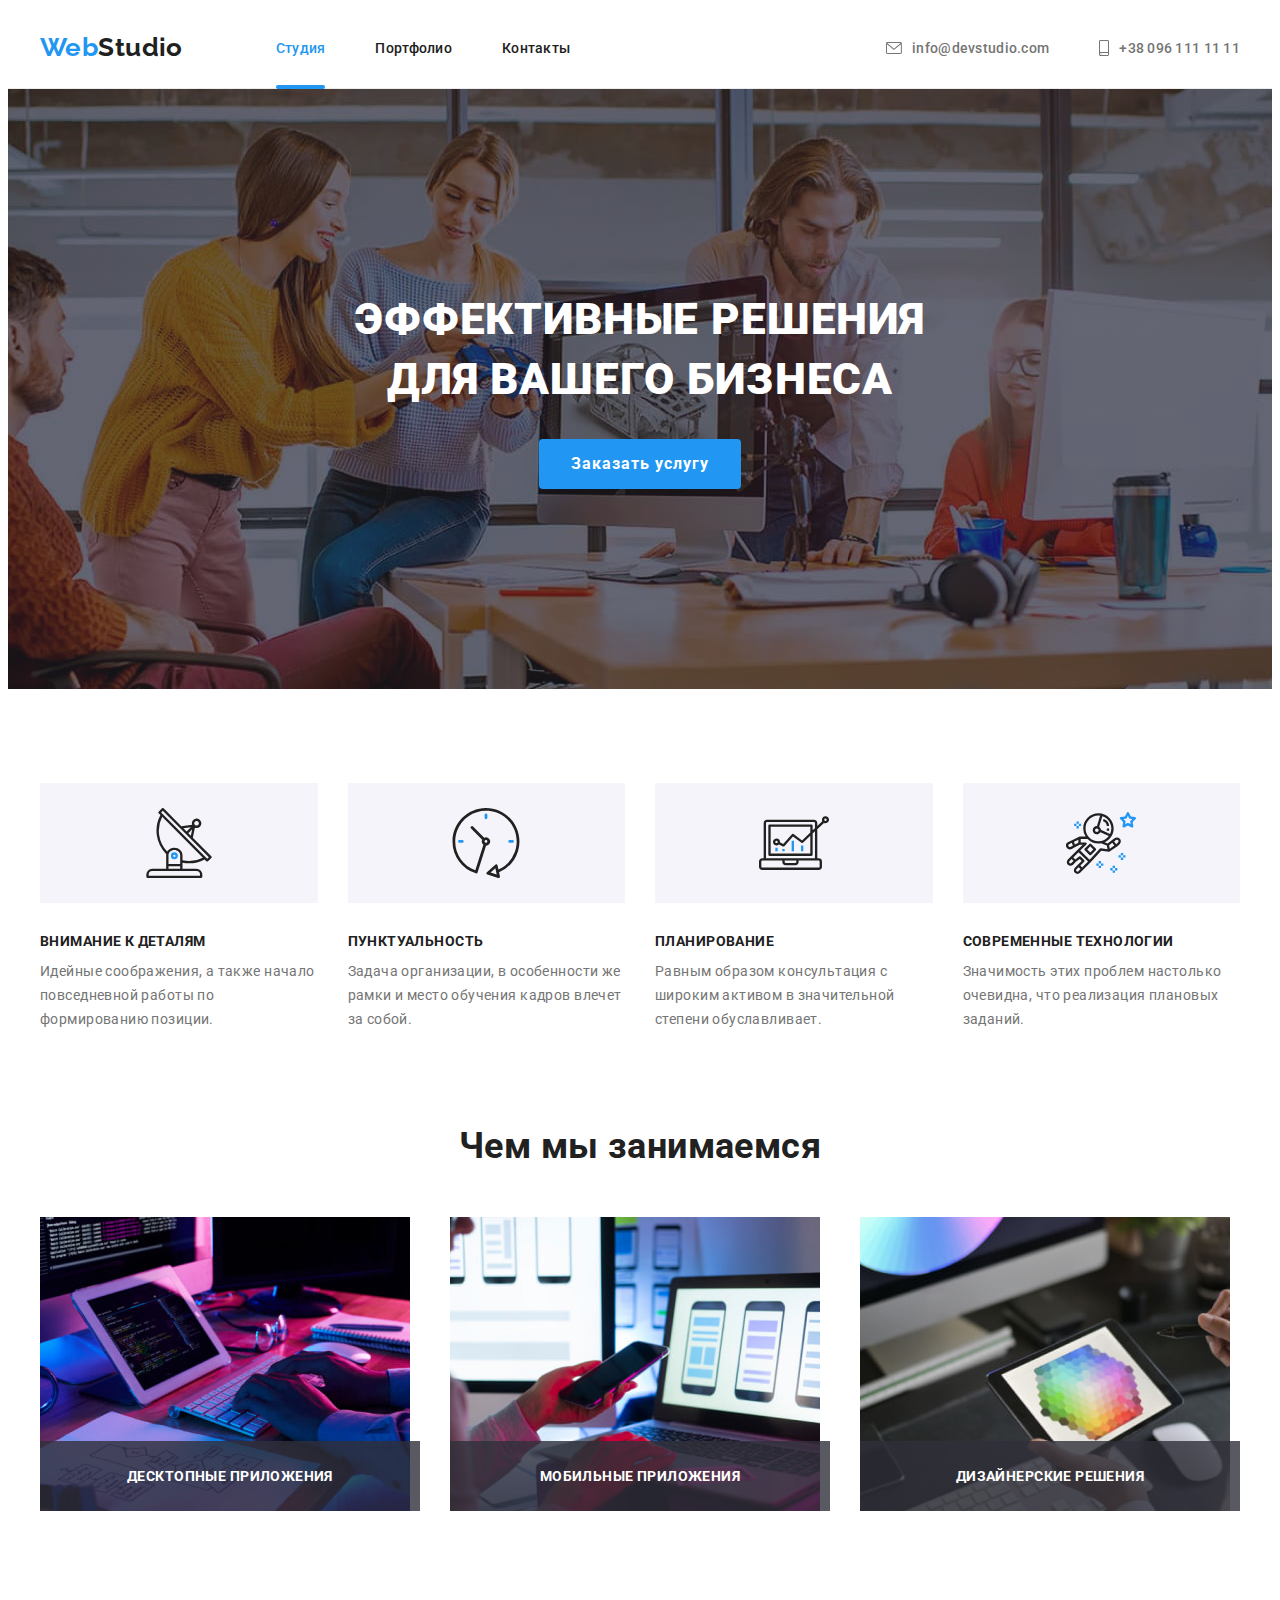
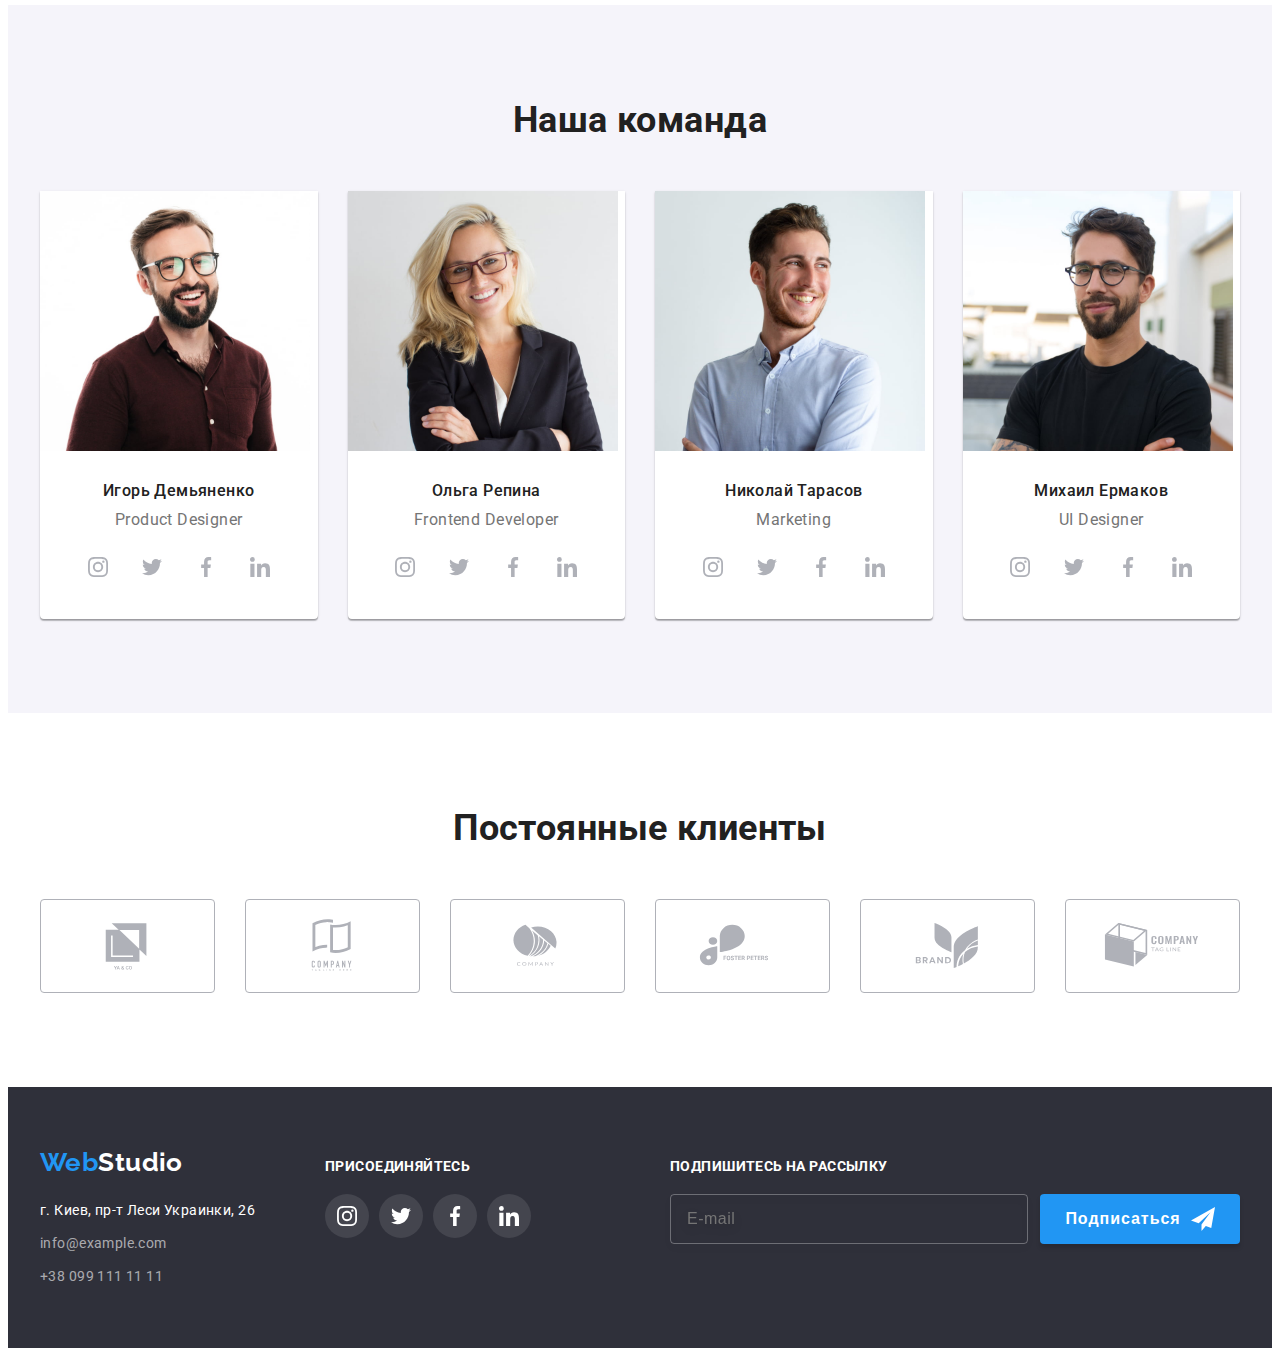
==== index.html @ 613c8a2b "copy" ====
<!DOCTYPE html>
<html lang="ru">
  <head>
    <meta charset="UTF-8" />
    <meta http-equiv="X-UA-Compatible" content="IE=edge" />
    <meta name="viewport" content="width=device-width, initial-scale=1.0" />
    <title>Web Studio</title>
    <link rel="preconnect" href="https://fonts.googleapis.com" />
    <link rel="preconnect" href="https://fonts.gstatic.com" crossorigin />
    <link
      href="https://fonts.googleapis.com/css2?family=Raleway:wght@700&family=Roboto:wght@400;500;700;900&display=swap"
      rel="stylesheet"
    />
    <link
      rel="stylesheet"
      href="https://cdnjs.cloudflare.com/ajax/libs/modern-normalize/1.1.0/modern-normalize.min.css"
      integrity="sha512-wpPYUAdjBVSE4KJnH1VR1HeZfpl1ub8YT/NKx4PuQ5NmX2tKuGu6U/JRp5y+Y8XG2tV+wKQpNHVUX03MfMFn9Q=="
      crossorigin="anonymous"
      referrerpolicy="no-referrer"
    />
    <link rel="stylesheet" href="./css/styles.css" />
  </head>
  <body>
    <header class="header">
      <div class="container header-container">
        <nav class="nav">
          <a class="logo link header-logo" lang="en" href="./index.html"
            >Web<span class="header-logo-studio">Studio</span>
          </a>
          <ul class="list nav-list">
            <li class="nav-item">
              <a class="link header-link highlighted" href="./index.html"
                >Студия</a
              >
            </li>
            <li class="nav-item">
              <a class="link header-link" href="./portfolio.html">Портфолио</a>
            </li>
            <li class="nav-item">
              <a class="link header-link" href="">Контакты</a>
            </li>
          </ul>
        </nav>
        <div class="header-contact">
          <ul class="list contact-list">
            <li class="contact-item">
              <a
                class="header-link link"
                lang="en"
                href="mailto:info@devstudio.com"
              >
                <svg class="address-icon" width="16" height="12">
                  <use href="./images/icons.svg#icon-envelope"></use>
                </svg>
                info@devstudio.com</a
              >
            </li>
            <li class="contact-item">
              <a class="header-link link" href="tel:+380961111111"
                ><svg class="address-icon" width="10" height="16">
                  <use href="./images/icons.svg#icon-smartphone"></use></svg
                >+38 096 111 11 11</a
              >
            </li>
          </ul>
        </div>
      </div>
    </header>
    <main>
      <section class="hero">
        <div class="container hero-container">
          <h1 class="hero-title">Эффективные решения для вашего бизнеса</h1>
          <button class="hero-btn" data-modal-open type="button">
            Заказать услугу
          </button>
        </div>
      </section>
      <section class="advantage section">
        <div class="container">
          <h2 class="hidden">Наши преимущества</h2>
          <ul class="list advantage-list">
            <li class="advantage-item">
              <div class="icon-item">
                <svg class="advantage-icon" width="70" height="70">
                  <use href="./images/icons.svg#icon-antenna"></use>
                </svg>
              </div>
              <h3 class="advatage-title">Внимание к деталям</h3>
              <p class="advatage-after-title">
                Идейные соображения, а также начало повседневной работы по
                формированию позиции.
              </p>
            </li>
            <li class="advantage-item">
              <div class="icon-item">
                <svg class="advantage-icon" width="70" height="70">
                  <use href="./images/icons.svg#icon-clock"></use>
                </svg>
              </div>
              <h3 class="advatage-title">Пунктуальность</h3>
              <p class="advatage-after-title">
                Задача организации, в особенности же рамки и место обучения
                кадров влечет за собой.
              </p>
            </li>
            <li class="advantage-item">
              <div class="icon-item">
                <svg class="advantage-icon" width="70" height="70">
                  <use href="./images/icons.svg#icon-diagram"></use>
                </svg>
              </div>
              <h3 class="advatage-title">Планирование</h3>
              <p class="advatage-after-title">
                Равным образом консультация с широким активом в значительной
                степени обуславливает.
              </p>
            </li>
            <li class="advantage-item">
              <div class="icon-item">
                <svg class="advantage-icon" width="70" height="70">
                  <use href="./images/icons.svg#icon-astronaut"></use>
                </svg>
              </div>
              <h3 class="advatage-title">Современные технологии</h3>
              <p class="advatage-after-title">
                Значимость этих проблем настолько очевидна, что реализация
                плановых заданий.
              </p>
            </li>
          </ul>
        </div>
      </section>
      <section class="about section">
        <div class="container">
          <h2 class="section-title">Чем мы занимаемся</h2>
          <ul class="list about-list">
            <li class="about-item">
              <img
                src="./images/box-1.jpg"
                alt="Програмирование"
                width="370"
                height="294"
              />
              <p class="text-about">Десктопные приложения</p>
            </li>
            <li class="about-item">
              <img
                src="./images/box-2.jpg"
                alt="Дизайн проекта"
                width="370"
                height="294"
              />
              <p class="text-about">Мобильные приложения</p>
            </li>
            <li class="about-item">
              <img
                src="./images/box-3.jpg"
                alt="Выбор цветовой гаммы"
                width="370"
                height="294"
              />
              <p class="text-about">Дизайнерские решения</p>
            </li>
          </ul>
        </div>
      </section>
      <section class="team section">
        <div class="container">
          <h2 class="section-title">Наша команда</h2>
          <ul class="list team-list">
            <li class="team-item">
              <img
                src="./images/img-1.jpg"
                alt="Фото Игорь Демьяненко"
                width="270"
                height="260"
              />
              <h3 class="team-name">Игорь Демьяненко</h3>
              <p class="team-post" lang="en">Product Designer</p>
              <ul class="list social-list">
                <li class="social-item">
                  <a
                    class="social-link"
                    href=""
                    target="_blank"
                    rel="noopener noreferrer nofollow"
                    ><svg class="social-icon" width="20" height="20">
                      <use href="./images/icons.svg#icon-instagram"></use></svg
                  ></a>
                </li>
                <li class="social-item">
                  <a
                    class="social-link"
                    href=""
                    target="_blank"
                    rel="noopener noreferrer nofollow"
                    ><svg class="social-icon" width="20" height="20">
                      <use href="./images/icons.svg#icon-twitter"></use></svg
                  ></a>
                </li>
                <li class="social-item">
                  <a
                    class="social-link"
                    href=""
                    target="_blank"
                    rel="noopener noreferrer nofollow"
                    ><svg class="social-icon" width="20" height="20">
                      <use href="./images/icons.svg#icon-facebook"></use></svg
                  ></a>
                </li>
                <li class="social-item">
                  <a
                    class="social-link"
                    href=""
                    target="_blank"
                    rel="noopener noreferrer nofollow"
                    ><svg class="social-icon" width="20" height="20">
                      <use href="./images/icons.svg#icon-linkedin"></use></svg
                  ></a>
                </li>
              </ul>
            </li>
            <li class="team-item">
              <img
                src="./images/img-2.jpg"
                alt="Фото Ольга Репина"
                width="270"
                height="260"
              />
              <h3 class="team-name">Ольга Репина</h3>
              <p class="team-post" lang="en">Frontend Developer</p>
              <ul class="list social-list">
                <li class="social-item">
                  <a
                    class="social-link"
                    href=""
                    target="_blank"
                    rel="noopener noreferrer nofollow"
                    ><svg class="social-icon" width="20" height="20">
                      <use href="./images/icons.svg#icon-instagram"></use></svg
                  ></a>
                </li>
                <li class="social-item">
                  <a
                    class="social-link"
                    href=""
                    target="_blank"
                    rel="noopener noreferrer nofollow"
                    ><svg class="social-icon" width="20" height="20">
                      <use href="./images/icons.svg#icon-twitter"></use></svg
                  ></a>
                </li>
                <li class="social-item">
                  <a
                    class="social-link"
                    href=""
                    target="_blank"
                    rel="noopener noreferrer nofollow"
                    ><svg class="social-icon" width="20" height="20">
                      <use href="./images/icons.svg#icon-facebook"></use></svg
                  ></a>
                </li>
                <li class="social-item">
                  <a
                    class="social-link"
                    href=""
                    target="_blank"
                    rel="noopener noreferrer nofollow"
                    ><svg class="social-icon" width="20" height="20">
                      <use href="./images/icons.svg#icon-linkedin"></use></svg
                  ></a>
                </li>
              </ul>
            </li>
            <li class="team-item">
              <img
                src="./images/img-3.jpg"
                alt="Фото Николай Тарасов"
                width="270"
                height="260"
              />
              <h3 class="team-name">Николай Тарасов</h3>
              <p class="team-post" lang="en">Marketing</p>
              <ul class="list social-list">
                <li class="social-item">
                  <a
                    class="social-link"
                    href=""
                    target="_blank"
                    rel="noopener noreferrer nofollow"
                    ><svg class="social-icon" width="20" height="20">
                      <use href="./images/icons.svg#icon-instagram"></use></svg
                  ></a>
                </li>
                <li class="social-item">
                  <a
                    class="social-link"
                    href=""
                    target="_blank"
                    rel="noopener noreferrer nofollow"
                    ><svg class="social-icon" width="20" height="20">
                      <use href="./images/icons.svg#icon-twitter"></use></svg
                  ></a>
                </li>
                <li class="social-item">
                  <a
                    class="social-link"
                    href=""
                    target="_blank"
                    rel="noopener noreferrer nofollow"
                    ><svg class="social-icon" width="20" height="20">
                      <use href="./images/icons.svg#icon-facebook"></use></svg
                  ></a>
                </li>
                <li class="social-item">
                  <a
                    class="social-link"
                    href=""
                    target="_blank"
                    rel="noopener noreferrer nofollow"
                    ><svg class="social-icon" width="20" height="20">
                      <use href="./images/icons.svg#icon-linkedin"></use></svg
                  ></a>
                </li>
              </ul>
            </li>
            <li class="team-item">
              <img
                src="./images/img-4.jpg"
                alt="Фото Михаил Ермаков"
                width="270"
                height="260"
              />
              <h3 class="team-name">Михаил Ермаков</h3>
              <p class="team-post" lang="en">UI Designer</p>
              <ul class="list social-list">
                <li class="social-item">
                  <a
                    class="social-link"
                    href=""
                    target="_blank"
                    rel="noopener noreferrer nofollow"
                    ><svg class="social-icon" width="20" height="20">
                      <use href="./images/icons.svg#icon-instagram"></use></svg
                  ></a>
                </li>
                <li class="social-item">
                  <a
                    class="social-link"
                    href=""
                    target="_blank"
                    rel="noopener noreferrer nofollow"
                    ><svg class="social-icon" width="20" height="20">
                      <use href="./images/icons.svg#icon-twitter"></use></svg
                  ></a>
                </li>
                <li class="social-item">
                  <a
                    class="social-link"
                    href=""
                    target="_blank"
                    rel="noopener noreferrer nofollow"
                    ><svg class="social-icon" width="20" height="20">
                      <use href="./images/icons.svg#icon-facebook"></use></svg
                  ></a>
                </li>
                <li class="social-item">
                  <a
                    class="social-link"
                    href=""
                    target="_blank"
                    rel="noopener noreferrer nofollow"
                    ><svg class="social-icon" width="20" height="20">
                      <use href="./images/icons.svg#icon-linkedin"></use></svg
                  ></a>
                </li>
              </ul>
            </li>
          </ul>
        </div>
      </section>
      <section class="clients section">
        <div class="container">
          <h2 class="section-title">Постоянные клиенты</h2>
          <ul class="list clients-list">
            <li class="clients-item">
              <a
                class="clients-link"
                href=""
                target="_blank"
                rel="noopener noreferrer nofollow"
                ><svg class="clients-icon" width="106" height="60">
                  <use href="./images/icons.svg#icon-logo-1"></use></svg
              ></a>
            </li>
            <li class="clients-item">
              <a
                class="clients-link"
                href=""
                target="_blank"
                rel="noopener noreferrer nofollow"
                ><svg class="clients-icon" width="106" height="60">
                  <use href="./images/icons.svg#icon-logo-2"></use></svg
              ></a>
            </li>
            <li class="clients-item">
              <a
                class="clients-link"
                href=""
                target="_blank"
                rel="noopener noreferrer nofollow"
                ><svg class="clients-icon" width="106" height="60">
                  <use href="./images/icons.svg#icon-logo-3"></use></svg
              ></a>
            </li>
            <li class="clients-item">
              <a
                class="clients-link"
                href=""
                target="_blank"
                rel="noopener noreferrer nofollow"
                ><svg class="clients-icon" width="106" height="60">
                  <use href="./images/icons.svg#icon-logo-4"></use></svg
              ></a>
            </li>
            <li class="clients-item">
              <a
                class="clients-link"
                href=""
                target="_blank"
                rel="noopener noreferrer nofollow"
                ><svg class="clients-icon" width="106" height="60">
                  <use href="./images/icons.svg#icon-logo-5"></use></svg
              ></a>
            </li>
            <li class="clients-item">
              <a
                class="clients-link"
                href=""
                target="_blank"
                rel="noopener noreferrer nofollow"
                ><svg class="clients-icon" width="106" height="60">
                  <use href="./images/icons.svg#icon-logo-6"></use></svg
              ></a>
            </li>
          </ul>
        </div>
      </section>
    </main>
    <footer class="footer">
      <div class="container">
        <ul class="list footer-list">
          <li class="footer-item">
            <a class="logo link footer-logo-link" lang="en" href="./index.html"
              >Web<span class="footer-logo">Studio</span>
            </a>
            <address class="address">
              <ul class="list">
                <li class="address-item">
                  <a
                    class="link address-link footer-link"
                    href="https://goo.gl/maps/EqLQEGzMM47ydBD1A"
                    target="_blank"
                    rel="noopener noreferrer nofollow"
                    >г. Киев, пр-т Леси Украинки, 26</a
                  >
                </li>
                <li class="address-item">
                  <a
                    class="link footer-link"
                    lang="en"
                    href="mailto:info@example.com"
                  >
                    info@example.com</a
                  >
                </li>
                <li class="address-item">
                  <a class="link footer-link" href="tel:+380991111111"
                    >+38 099 111 11 11</a
                  >
                </li>
              </ul>
            </address>
          </li>
          <li class="footer-item">
            <h2 class="footer-title">присоединяйтесь</h2>
            <ul class="list social-list">
              <li class="social-item">
                <a
                  class="social-link"
                  href=""
                  target="_blank"
                  rel="noopener noreferrer nofollow"
                  ><svg class="footer-social-icon" width="20" height="20">
                    <use href="./images/icons.svg#icon-instagram"></use></svg
                ></a>
              </li>
              <li class="social-item">
                <a
                  class="social-link"
                  href=""
                  target="_blank"
                  rel="noopener noreferrer nofollow"
                  ><svg class="footer-social-icon" width="20" height="20">
                    <use href="./images/icons.svg#icon-twitter"></use></svg
                ></a>
              </li>
              <li class="social-item">
                <a
                  class="social-link"
                  href=""
                  target="_blank"
                  rel="noopener noreferrer nofollow"
                  ><svg class="footer-social-icon" width="20" height="20">
                    <use href="./images/icons.svg#icon-facebook"></use></svg
                ></a>
              </li>
              <li class="social-item">
                <a
                  class="social-link"
                  href=""
                  target="_blank"
                  rel="noopener noreferrer nofollow"
                  ><svg class="footer-social-icon" width="20" height="20">
                    <use href="./images/icons.svg#icon-linkedin"></use></svg
                ></a>
              </li>
            </ul>
          </li>
          <li class="footer-item">
            <h2 class="footer-title">Подпишитесь на рассылку</h2>
            <form class="footer-email">
              <input
                type="email"
                placeholder="E-mail"
                name="email"
                class="input-email"
              />
              <button type="submit" class="btn-footer">
                Подписаться<svg class="footer-icon" width="24" height="24">
                  <use href="./images/icons.svg#icon-send"></use>
                </svg>
              </button>
            </form>
          </li>
        </ul>
      </div>
    </footer>
    <div class="backdrop is-hidden" data-modal>
      <div class="modal">
        <h2 class="modal-title">Оставьте свои данные, мы вам перезвоним</h2>
        <form class="modal-form">
          <label for="name" class="modal-label">Имя</label>
          <div class="input-wrap">
            <input
              type="text"
              name="name"
              id="name"
              class="modal-item modal-input"
            />
            <svg class="input-icon" width="18" height="18">
              <use href="./images/icons.svg#icon-person"></use>
            </svg>
          </div>
          <label for="tel" class="modal-label">Телефон</label>
          <div class="input-wrap">
            <input
              type="tel"
              name="tel"
              id="tel"
              class="modal-item modal-input"
            />
            <svg class="input-icon" width="18" height="18">
              <use href="./images/icons.svg#icon-phone"></use>
            </svg>
          </div>
          <label for="email" class="modal-label">Почта</label>
          <div class="input-wrap">
            <input
              type="email"
              name="email"
              id="email"
              class="modal-item modal-input"
            />
            <svg class="input-icon" width="18" height="18">
              <use href="./images/icons.svg#icon-email"></use>
            </svg>
          </div>
          <label for="feedback" class="modal-label">Коментарий</label>
          <textarea
            name="feedback"
            id="feedback"
            cols="30"
            rows="10"
            class="modal-text modal-item"
            placeholder="Введите текст"
          ></textarea>
          <div class="checkbox-container">
            <input
              type="checkbox"
              name="policy"
              id="policy"
              class="checkbox hidden"
            />
            <label for="policy" class="checkbox-text"
              >Соглашаюсь с рассылкой и принимаю
              <a class="link-policy" href="">Условия договора</a></label
            >
          </div>
          <div class="center-btn">
            <button class="hero-btn" type="submit">Отправить</button>
          </div>
        </form>
        <button class="modal-btn" data-modal-close type="button">
          <svg class="modal-icon" width="18" height="18">
            <use href="./images/icons.svg#icon-close"></use>
          </svg>
        </button>
      </div>
    </div>
    <script src="./js/modal.js"></script>
  </body>
</html>
---- css/styles.css ----
h1,
h2,
h3,
h4,
h5,
h6,
p {
  margin: 0;
}
ul {
  margin: 0;
  padding-left: 0;
}
button {
  cursor: pointer;
}
img {
  display: block;
}
:root {
  --main-color: #757575;
  --accent-color: #2196f3;
  --first-title-color: #212121;
  --second-title-color: #ffffff;
  --link-color: #212121;
  --btn-color: #ffffff;
  --second-btn-color: #212121;
  --background-color-card: #ffffff;
  --background-color-footer: #2f303a;
  --background-color-advatage: #f5f4fa;
  --clients-color: #afb1b8;
  --transition: 250ms cubic-bezier(0.4, 0, 0.2, 1);
}
body {
  font-size: 14px;
  font-family: "Roboto", sans-serif;
  color: var(--main-color);
  background-color: #ffffff;
  letter-spacing: 0.03em;
}
.list {
  list-style: none;
}
.link {
  text-decoration: none;
  color: inherit;
}
.hidden {
  position: absolute;
  white-space: nowrap;
  width: 1px;
  height: 1px;
  overflow: hidden;
  border: 0;
  padding: 0;
  clip: rect(0 0 0 0);
  clip-path: inset(50%);
  margin: -1px;
}
.container {
  width: 1200px;
  padding-left: 15px;
  padding-right: 15px;
  margin: 0 auto;
  /* outline: 2px solid red; */
}
/* ----------index.html----------- */
/* -----------header--------------- */
.header {
  border-bottom: 1px solid #ececec;
}
.header-container {
  display: flex;
  align-items: center;
}
.logo {
  font-family: "Raleway";
  font-weight: 700;
  font-size: 26px;
  line-height: 1.2;
  color: var(--accent-color);
}
.header-logo {
  display: flex;
  align-items: center;
  margin-right: 93px;
}
.header-logo-studio {
  color: var(--link-color);
}
.nav {
  display: flex;
}
.nav-list {
  color: var(--link-color);
  display: flex;
  align-items: center;
}
.nav-item:not(:last-child) {
  margin-right: 50px;
}
.contact-list {
  display: flex;
}
.header-contact {
  margin-left: auto;
}
.address-icon {
  margin-right: 10px;
  fill: currentColor;
}
.contact-item:not(:last-child) {
  margin-right: 50px;
}
.header-link {
  display: flex;
  align-items: center;
  font-weight: 500;
  font-size: 14px;
  line-height: calc(16 / 14);
  letter-spacing: 0.02em;
  padding: 32px 0;
  transition: color var(--transition);
}

.header-link:hover,
.header-link:focus,
.highlighted {
  color: var(--accent-color);
  outline: none;
}
.highlighted {
  position: relative;
}
.highlighted::before {
  content: "";
  height: 4px;
  width: 100%;
  background-color: var(--accent-color);
  border-radius: 2px;
  position: absolute;
  left: 0px;
  bottom: -1px;
}
/*--------------- hero------------- */
.hero {
  text-align: center;
  background-image: linear-gradient(
      to top,
      rgba(47, 48, 58, 0.4),
      rgba(47, 48, 58, 0.4)
    ),
    url(../images/img-hero.jpg);
  background-repeat: no-repeat;
  background-size: cover, auto;
  background-position: center;
  letter-spacing: 0.06em;
  padding-top: 200px;
  padding-bottom: 200px;
  position: relative;
}
.hero-title {
  font-weight: 900;
  font-size: 44px;
  line-height: calc(60 / 44);
  text-transform: uppercase;
  color: var(--second-title-color);
  margin-left: auto;
  margin-right: auto;
  margin-bottom: 30px;
  max-width: 670px;
}
.hero-btn {
  font-family: inherit;
  font-weight: 700;
  font-size: 16px;
  line-height: calc(30 / 16);
  letter-spacing: 0.06em;
  color: var(--btn-color);
  background-color: var(--accent-color);
  cursor: pointer;
  border-radius: 4px;
  padding: 10px 32px;
  border: 0;
  transition: backgroun-color var(--transition);
}
.hero-btn:focus,
.hero-btn:hover {
  background-color: #188ce8;
  outline: none;
}
.section {
  padding-top: 94px;
  padding-bottom: 94px;
}
/* -----------advantage---------- */
.advantage {
  padding-bottom: 0;
}
.advatage-title {
  font-size: 14px;
  line-height: calc(16 / 14);
  letter-spacing: 0.03em;
  text-transform: uppercase;
  color: var(--first-title-color);
  margin-bottom: 10px;
}
.advatage-after-title {
  line-height: calc(24 / 14);
}
.advantage-list {
  display: flex;
  flex-wrap: wrap;
  margin-left: -30px;
  margin-top: -30px;
}
.advantage-item {
  flex-basis: calc(100% / 4 - 30px);
  margin-left: 30px;
  margin-top: 30px;
}
.icon-item {
  display: flex;
  justify-content: center;
  align-items: center;
  min-height: 120px;
  background-color: var(--background-color-advatage);
  margin-bottom: 30px;
}
/* --------------about--------- */
.section-title {
  font-size: 36px;
  line-height: calc(42 / 36);
  text-align: center;
  color: var(--first-title-color);
  margin-bottom: 50px;
}
.about-list {
  display: flex;
  flex-wrap: wrap;
  margin-left: -30px;
  margin-top: -30px;
}
.about-item {
  flex-basis: calc(100% / 3 - 30px);
  margin-left: 30px;
  margin-top: 30px;
  position: relative;
}
.text-about {
  position: absolute;
  bottom: 0;
  padding-top: 27px;
  padding-bottom: 27px;
  background-color: rgba(47, 48, 58, 0.8);
  width: 100%;
  font-weight: 700;
  font-size: 14px;
  line-height: calc(16 / 14);
  text-align: center;
  letter-spacing: 0.03em;
  text-transform: uppercase;
  color: var(--second-title-color);
}
/* ----------team------------- */
.team {
  background-color: #f5f4fa;
}
.team-post,
.team-name {
  font-size: 16px;
  line-height: calc(19 / 16);
}
.team-post {
  margin-bottom: 16px;
}
.team-name {
  font-weight: 500;
  color: var(--first-title-color);
  margin-top: 30px;
  margin-bottom: 10px;
}
.team-list {
  display: flex;
  text-align: center;
  flex-wrap: wrap;
  margin-left: -30px;
}
.team-item {
  flex-basis: calc(100% / 4 - 30px);
  margin-left: 30px;
  padding-bottom: 30px;
  box-shadow: 0px 1px 3px rgba(0, 0, 0, 0.12), 0px 1px 1px rgba(0, 0, 0, 0.14),
    0px 2px 1px rgba(0, 0, 0, 0.2);
  border-radius: 0px 0px 4px 4px;
  background: var(--background-color-card);
}
.team-item-text {
  margin-left: auto;
  margin-right: auto;
}
.social-list {
  display: flex;
  justify-content: center;
  align-items: center;
}
.social-link {
  width: 44px;
  height: 44px;
  display: flex;
  justify-content: center;
  align-items: center;
  border-radius: 50%;
  color: #afb1b8;
  transition: color var(--transition), background-color var(--transition);
}
.social-item:not(:last-child) {
  margin-right: 10px;
}
.social-icon {
  fill: currentColor;
}
/* ------------clients------------- */
.clients-list {
  display: flex;
  flex-wrap: wrap;
  margin-left: -30px;
  margin-top: -30px;
}
.clients-item {
  flex-basis: calc(100% / 6 - 30px);
  margin-left: 30px;
  margin-top: 30px;
}
.clients-link {
  display: flex;
  justify-content: center;
  align-items: center;
  border: 1px solid var(--clients-color);
  height: 92px;
  border-radius: 4px;
  color: var(--clients-color);
  transition: color var(--transition), border var(--transition);
}
.clients-link:hover,
.clients-link:focus {
  color: var(--accent-color);
  border: 1px solid var(--accent-color);
  outline: none;
}
.clients-icon {
  fill: currentColor;
}
/* -------------footer----------- */
.footer {
  padding-top: 60px;
  padding-bottom: 60px;
  background-color: var(--background-color-footer);
}
.footer-logo-link {
  display: block;
  margin-bottom: 20px;
}
.address-item:not(:last-child) {
  margin-bottom: 9px;
}
.footer-logo {
  color: var(--second-title-color);
}
.footer-link {
  font-style: normal;
  line-height: calc(24 / 14);
  color: rgba(255, 255, 255, 0.6);
  transition: color var(--transition);
}
.address-link {
  color: var(--second-title-color);
}
.footer-link:hover,
.footer-link:focus {
  color: var(--accent-color);
  outline: none;
}
.footer-title {
  font-weight: 700;
  font-size: 14px;
  line-height: calc(16 / 14);
  letter-spacing: 0.03em;
  text-transform: uppercase;
  color: var(--second-title-color);
  margin-bottom: 20px;
}
.footer-list {
  display: flex;
  align-items: baseline;
}
.footer-item:not(:last-child) {
  margin-right: 70px;
}
.footer-item:last-child {
  margin-left: auto;
}
.footer .social-link {
  background-color: rgba(255, 255, 255, 0.1);
  color: #ffffff;
}
.social-link:hover,
.social-link:focus {
  background-color: var(--accent-color);
  color: #ffffff;
  outline: none;
}
.footer-social-icon {
  fill: currentColor;
}
.input-email {
  width: 358px;
  height: 50px;
  border: 1px solid rgba(255, 255, 255, 0.3);
  box-sizing: border-box;
  filter: drop-shadow(0px 4px 4px rgba(0, 0, 0, 0.15));
  border-radius: 4px;
  font-size: 16px;
  line-height: calc(20 / 16);
  letter-spacing: 0.03em;
  color: rgba(255, 255, 255, 0.6);
  background: transparent;
  padding-left: 16px;
  padding-top: 15px;
  padding-bottom: 15px;
  transition: border-color var(--transition);
}
.input-email:focus,
.input-email:hover {
  border-color: var(--accent-color);
  outline: none;
}
.btn-footer {
  font-weight: 700;
  font-size: 16px;
  letter-spacing: 0.06em;
  color: var(--btn-color);
  background-color: var(--accent-color);
  box-shadow: 0px 4px 4px rgba(0, 0, 0, 0.15);
  border-radius: 4px;
  width: 200px;
  height: 50px;
  margin-left: 12px;
  display: flex;
  align-items: center;
  justify-content: center;
  border: none;
  transition: background-color var(--transition);
}
.btn-footer:focus,
.btn-footer:hover {
  background-color: #188ce8;
  outline: none;
}
.footer-email {
  align-content: flex-end;
  display: flex;
}
.footer-icon {
  fill: var(--btn-color);
  margin-left: 10px;
}

/* -------portfolio.html --------*/
.portfolio-filter-list {
  display: flex;
  margin-bottom: 34px;
  justify-content: center;
}
.portfolio-item:not(:last-child) {
  margin-right: 8px;
}
.portfolio-list {
  display: flex;
  flex-wrap: wrap;
  margin-left: -30px;
  margin-top: -30px;
}
.portfolio-item-example {
  display: flex;
  flex-basis: calc(100% / 3 - 30px);
  margin-left: 30px;
  margin-top: 30px;
}
.portfolio-link-example {
  transition: box-shadow var(--transition);
}
.portfolio-link-example:hover,
.portfolio-link-example:focus {
  box-shadow: 0px 1px 1px rgba(0, 0, 0, 0.12), 0px 4px 4px rgba(0, 0, 0, 0.06),
    1px 4px 6px rgba(0, 0, 0, 0.16);
  outline: none;
}
.portfolio-btn {
  font-weight: 500;
  font-size: 16px;
  line-height: calc(26 / 16);
  color: var(--second-btn-color);
  cursor: pointer;
  font-family: inherit;
  border-radius: 4px;
  padding: 6px 22px;
  border: 0;
  transition: color var(--transition), background-color var(--transition),
    box-shadow 250ms var(--transition);
}
.portfolio-btn:hover,
.portfolio-btn:focus,
.portfolio-highlighted {
  color: var(--btn-color);
  background-color: var(--accent-color);
  box-shadow: 0px 3px 1px rgba(0, 0, 0, 0.1), 0px 1px 2px rgba(0, 0, 0, 0.08),
    0px 2px 2px rgba(0, 0, 0, 0.12);
  outline: none;
}
.portfolio-caption {
  padding: 20px 24px;
  border: 1px solid #eeeeee;
  box-sizing: border-box;
}
.portfolio-title {
  font-size: 18px;
  line-height: calc(36 / 18);
  letter-spacing: 0.06em;
  color: var(--first-title-color);
  margin-bottom: 4px;
}
.portfolio-after-title {
  font-size: 16px;
  line-height: calc(30 / 16);
  color: var(--main-color);
}
.img-div {
  position: relative;
  overflow: hidden;
}
.img-text {
  position: absolute;
  top: 0px;
  left: 0px;
  width: 100%;
  height: 100%;
  padding: 63px 24px;
  transform: translateY(100%);
  background-color: rgba(33, 150, 243, 0.9);
  font-size: 18px;
  line-height: calc(28 / 18);
  letter-spacing: 0.03em;
  color: var(--second-title-color);
  opacity: 0;
  transition: transform var(--transition), opacity var(--transition);
}
.portfolio-link-example:hover .img-text,
.portfolio-link-example:focus .img-text {
  opacity: 1;
  transform: translateY(0);
}
/* -------------MODAL------------------ */
.is-hidden {
  opacity: 0;
  visibility: hidden;
  pointer-events: none;
}
.backdrop {
  position: fixed;
  top: 0px;
  left: 0px;
  height: 100vh;
  width: 100vw;
  background-color: rgba(0, 0, 0, 0.2);
  transition: opacity 1000ms cubic-bezier(0.4, 0, 0.2, 1),
    visibility 1000ms cubic-bezier(0.4, 0, 0.2, 1);
}
.backdrop.is-hidden .modal {
  transform: translate(-50%, -50%) scale(0);
  transition: transform 1000ms cubic-bezier(0.4, 0, 0.2, 1);
}
.modal {
  position: absolute;
  top: 50%;
  left: 50%;
  transform: translate(-50%, -50%) scale(1);
  transition: transform 1000ms cubic-bezier(0.4, 0, 0.2, 1);
  min-width: 528px;
  min-height: 581px;
  background-color: var(--background-color-card);
  border-radius: 4px;
  padding: 40px;
}
.modal-btn {
  display: flex;
  justify-content: center;
  align-items: center;
  position: absolute;
  top: 8px;
  right: 8px;
  border: 1px solid rgba(0, 0, 0, 0.1);
  border-radius: 50%;
  width: 30px;
  height: 30px;
  background-color: transparent;
  transition: fill var(--transition);
  color: #000000;
  transition: color var(--transition);
}
.modal-icon {
  fill: currentColor;
}
.modal-btn:hover,
.modal-btn:focus {
  color: var(--accent-color);
  outline: none;
}
.modal-title {
  font-weight: 700;
  font-size: 20px;
  line-height: calc(23 / 20);
  text-align: center;
  letter-spacing: 0.03em;
  color: var(--first-title-color);
  margin-bottom: 12px;
}
.modal-label {
  display: flex;
  font-size: 12px;
  line-height: calc(14 / 12);
  letter-spacing: 0.01em;
  margin-bottom: 4px;
}
.modal-item {
  width: 100%;
  border: 1px solid rgba(33, 33, 33, 0.2);
  box-sizing: border-box;
  border-radius: 4px;
  outline: none;
  transition: border-color var(--transition);
}
.modal-input {
  height: 40px;
  padding-left: 40px;
}
.modal-text {
  height: 120px;
  resize: none;
  margin-bottom: 20px;
  padding: 12px 16px;
}
.modal-text::placeholder {
  font-size: 12px;
  line-height: calc(14 / 12);
  letter-spacing: 0.01em;
  color: rgba(117, 117, 117, 0.5);
}
input {
  padding: 0;
}
.checkbox-container {
  margin-bottom: 30px;
}
.input-wrap {
  position: relative;
  margin-bottom: 10px;
}
.input-icon {
  position: absolute;
  left: 12px;
  top: 11px;
  transition: fill var(--transition);
}
.modal-item:focus,
.modal-item:hover {
  border-color: var(--accent-color);
  outline: none;
}
.modal-item:focus + .input-icon,
.modal-item:hover + .input-icon {
  fill: var(--accent-color);
  outline: none;
}
.checkbox-text {
  line-height: calc(24 / 14);
  display: flex;
  align-items: center;
  justify-content: center;
}
.link-policy {
  color: var(--accent-color);
  margin-left: 2px;
}
.checkbox-text::before {
  content: "";
  width: 16px;
  height: 15px;
  border: 2px solid var(--link-color);
  border-radius: 2px;
  margin-right: 7px;
  cursor: pointer;
  transition: border-color var(--transition);
}
.checkbox:checked + .checkbox-text::before {
  border: 2px solid var(--accent-color);
  background-image: url(../images/icon-check.svg);
  background-repeat: no-repeat;
  background-position: center;
  background-size: cover;
  background-color: var(--accent-color);
}
.checkbox:hover + .checkbox-text::before,
.checkbox:focus + .checkbox-text::before {
  border: 2px solid var(--accent-color);
  outline: none;
}
.center-btn {
  text-align: center;
}
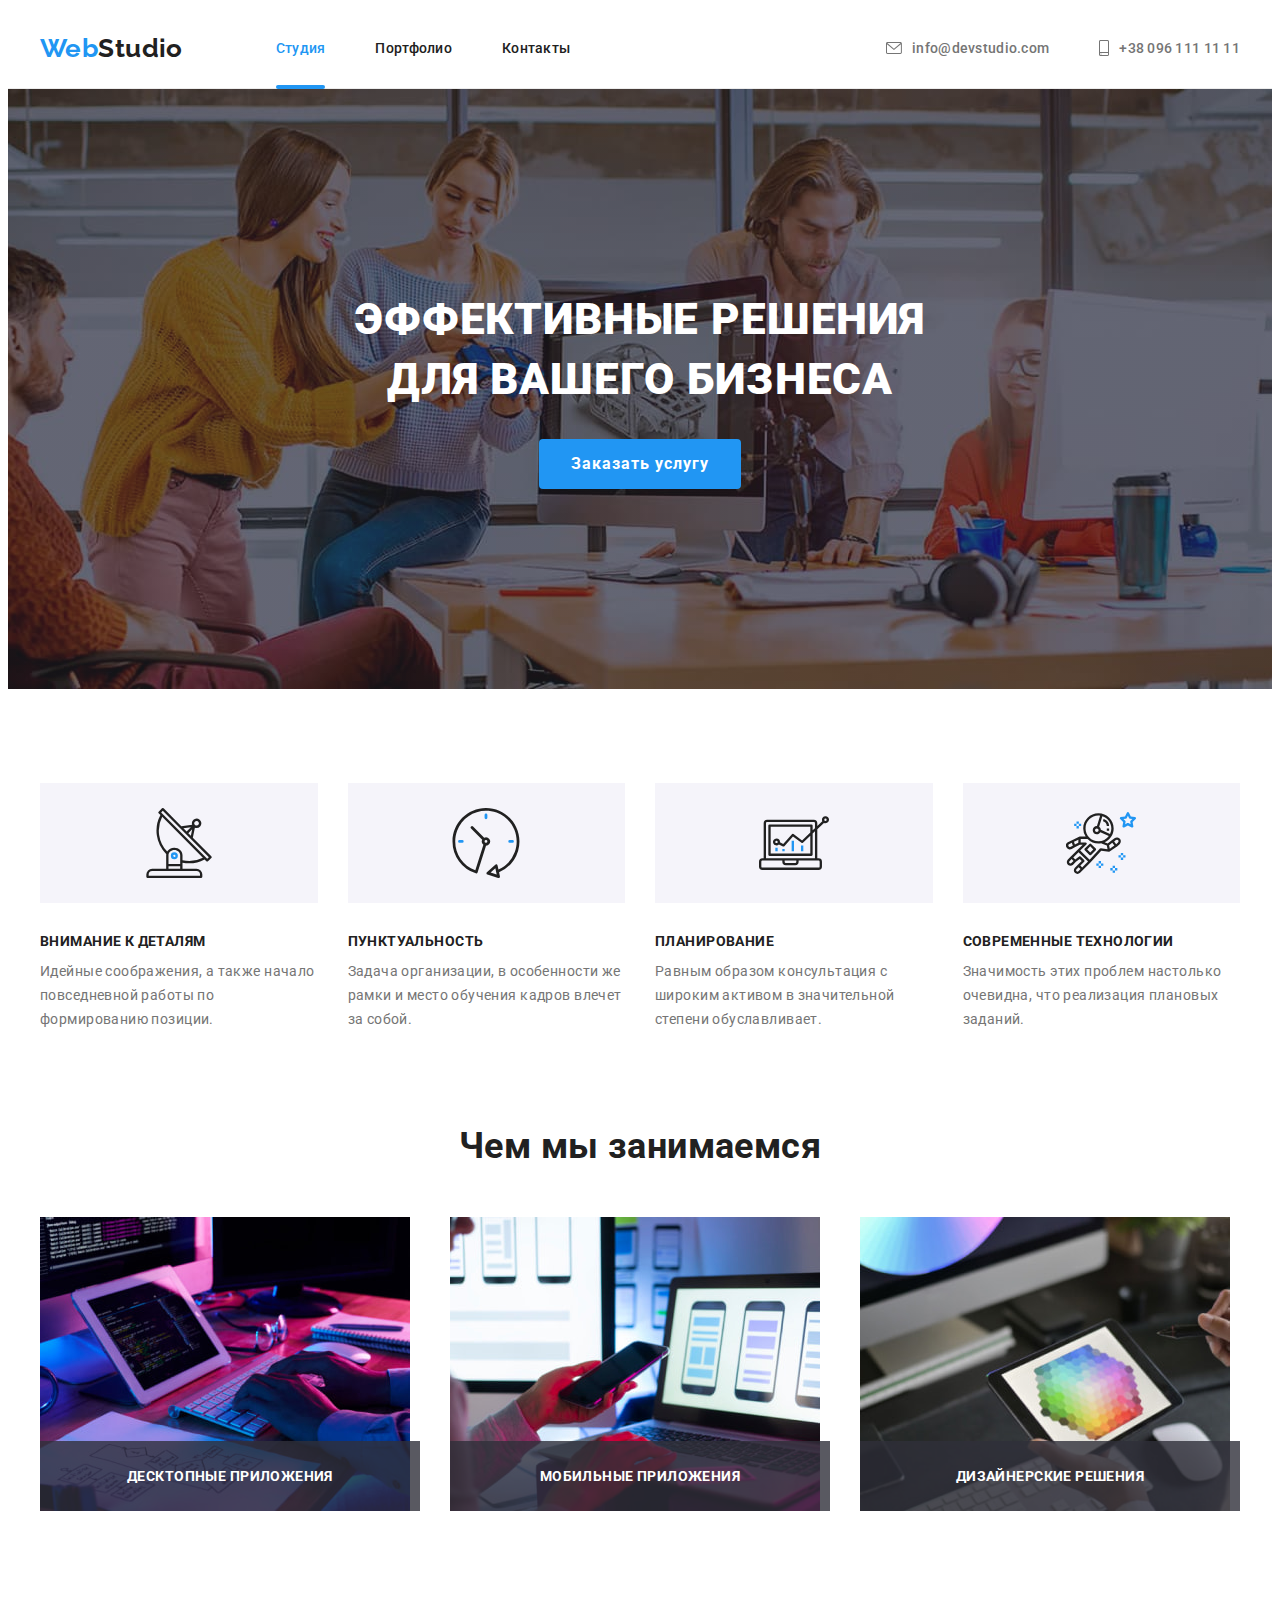
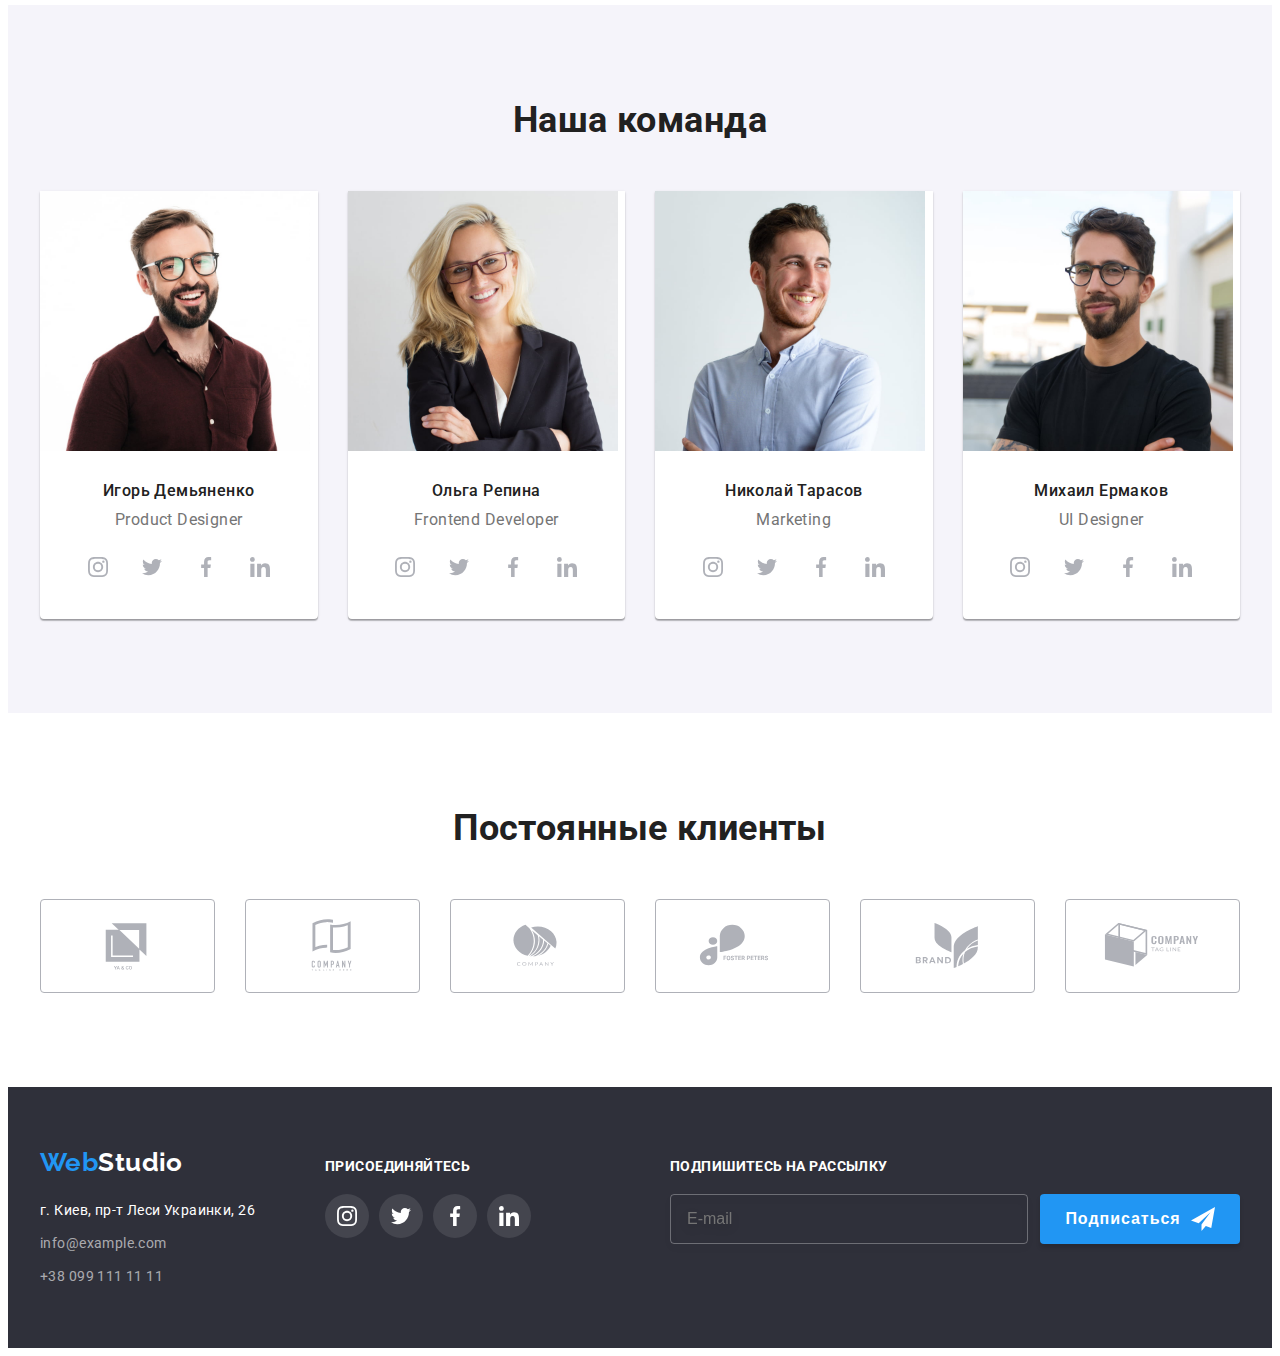
==== commit 93e97ebd: "BEM+MIxins" ====
--- a/index.html
+++ b/index.html
@@ -18,46 +18,46 @@
       crossorigin="anonymous"
       referrerpolicy="no-referrer"
     />
-    <link rel="stylesheet" href="./css/styles.css" />
+    <link rel="stylesheet" href="./css/main.min.css" />
   </head>
   <body>
     <header class="header">
-      <div class="container header-container">
+      <div class="container header__container">
         <nav class="nav">
-          <a class="logo link header-logo" lang="en" href="./index.html"
-            >Web<span class="header-logo-studio">Studio</span>
+          <a class="logo link nav__logo" lang="en" href="./index.html"
+            >Web<span class="nav__logo-studio">Studio</span>
           </a>
-          <ul class="list nav-list">
-            <li class="nav-item">
-              <a class="link header-link highlighted" href="./index.html"
+          <ul class="list nav__list">
+            <li class="nav__item">
+              <a class="link nav__link highlighted" href="./index.html"
                 >Студия</a
               >
             </li>
-            <li class="nav-item">
-              <a class="link header-link" href="./portfolio.html">Портфолио</a>
-            </li>
-            <li class="nav-item">
-              <a class="link header-link" href="">Контакты</a>
+            <li class="nav__item">
+              <a class="link nav__link" href="./portfolio.html">Портфолио</a>
+            </li>
+            <li class="nav__item">
+              <a class="link nav__link" href="">Контакты</a>
             </li>
           </ul>
         </nav>
-        <div class="header-contact">
-          <ul class="list contact-list">
-            <li class="contact-item">
+        <div class="contact">
+          <ul class="list contact__list">
+            <li class="contact__item">
               <a
-                class="header-link link"
+                class="header__link link"
                 lang="en"
                 href="mailto:info@devstudio.com"
               >
-                <svg class="address-icon" width="16" height="12">
+                <svg class="contact__icon" width="16" height="12">
                   <use href="./images/icons.svg#icon-envelope"></use>
                 </svg>
                 info@devstudio.com</a
               >
             </li>
-            <li class="contact-item">
-              <a class="header-link link" href="tel:+380961111111"
-                ><svg class="address-icon" width="10" height="16">
+            <li class="contact__item">
+              <a class="header__link link" href="tel:+380961111111"
+                ><svg class="contact__icon" width="10" height="16">
                   <use href="./images/icons.svg#icon-smartphone"></use></svg
                 >+38 096 111 11 11</a
               >
@@ -68,9 +68,9 @@
     </header>
     <main>
       <section class="hero">
-        <div class="container hero-container">
-          <h1 class="hero-title">Эффективные решения для вашего бизнеса</h1>
-          <button class="hero-btn" data-modal-open type="button">
+        <div class="container">
+          <h1 class="hero__title">Эффективные решения для вашего бизнеса</h1>
+          <button class="hero__btn" data-modal-open type="button">
             Заказать услугу
           </button>
         </div>
@@ -78,51 +78,51 @@
       <section class="advantage section">
         <div class="container">
           <h2 class="hidden">Наши преимущества</h2>
-          <ul class="list advantage-list">
-            <li class="advantage-item">
-              <div class="icon-item">
-                <svg class="advantage-icon" width="70" height="70">
+          <ul class="list advantage__list">
+            <li class="advantage__item">
+              <div class="advantage__icon">
+                <svg width="70" height="70">
                   <use href="./images/icons.svg#icon-antenna"></use>
                 </svg>
               </div>
-              <h3 class="advatage-title">Внимание к деталям</h3>
-              <p class="advatage-after-title">
+              <h3 class="advatage__title">Внимание к деталям</h3>
+              <p class="advatage__after-title">
                 Идейные соображения, а также начало повседневной работы по
                 формированию позиции.
               </p>
             </li>
-            <li class="advantage-item">
-              <div class="icon-item">
-                <svg class="advantage-icon" width="70" height="70">
+            <li class="advantage__item">
+              <div class="advantage__icon">
+                <svg width="70" height="70">
                   <use href="./images/icons.svg#icon-clock"></use>
                 </svg>
               </div>
-              <h3 class="advatage-title">Пунктуальность</h3>
-              <p class="advatage-after-title">
+              <h3 class="advatage__title">Пунктуальность</h3>
+              <p class="advatage__after-title">
                 Задача организации, в особенности же рамки и место обучения
                 кадров влечет за собой.
               </p>
             </li>
-            <li class="advantage-item">
-              <div class="icon-item">
-                <svg class="advantage-icon" width="70" height="70">
+            <li class="advantage__item">
+              <div class="advantage__icon">
+                <svg width="70" height="70">
                   <use href="./images/icons.svg#icon-diagram"></use>
                 </svg>
               </div>
-              <h3 class="advatage-title">Планирование</h3>
-              <p class="advatage-after-title">
+              <h3 class="advatage__title">Планирование</h3>
+              <p class="advatage__after-title">
                 Равным образом консультация с широким активом в значительной
                 степени обуславливает.
               </p>
             </li>
-            <li class="advantage-item">
-              <div class="icon-item">
-                <svg class="advantage-icon" width="70" height="70">
+            <li class="advantage__item">
+              <div class="advantage__icon">
+                <svg width="70" height="70">
                   <use href="./images/icons.svg#icon-astronaut"></use>
                 </svg>
               </div>
-              <h3 class="advatage-title">Современные технологии</h3>
-              <p class="advatage-after-title">
+              <h3 class="advatage__title">Современные технологии</h3>
+              <p class="advatage__after-title">
                 Значимость этих проблем настолько очевидна, что реализация
                 плановых заданий.
               </p>
@@ -133,33 +133,33 @@
       <section class="about section">
         <div class="container">
           <h2 class="section-title">Чем мы занимаемся</h2>
-          <ul class="list about-list">
-            <li class="about-item">
+          <ul class="list about__list">
+            <li class="about__item">
               <img
                 src="./images/box-1.jpg"
                 alt="Програмирование"
                 width="370"
                 height="294"
               />
-              <p class="text-about">Десктопные приложения</p>
-            </li>
-            <li class="about-item">
+              <p class="about__text">Десктопные приложения</p>
+            </li>
+            <li class="about__item">
               <img
                 src="./images/box-2.jpg"
                 alt="Дизайн проекта"
                 width="370"
                 height="294"
               />
-              <p class="text-about">Мобильные приложения</p>
-            </li>
-            <li class="about-item">
+              <p class="about__text">Мобильные приложения</p>
+            </li>
+            <li class="about__item">
               <img
                 src="./images/box-3.jpg"
                 alt="Выбор цветовой гаммы"
                 width="370"
                 height="294"
               />
-              <p class="text-about">Дизайнерские решения</p>
+              <p class="about__text">Дизайнерские решения</p>
             </li>
           </ul>
         </div>
@@ -167,210 +167,210 @@
       <section class="team section">
         <div class="container">
           <h2 class="section-title">Наша команда</h2>
-          <ul class="list team-list">
-            <li class="team-item">
+          <ul class="list team__list">
+            <li class="team__item">
               <img
                 src="./images/img-1.jpg"
                 alt="Фото Игорь Демьяненко"
                 width="270"
                 height="260"
               />
-              <h3 class="team-name">Игорь Демьяненко</h3>
-              <p class="team-post" lang="en">Product Designer</p>
-              <ul class="list social-list">
-                <li class="social-item">
-                  <a
-                    class="social-link"
-                    href=""
-                    target="_blank"
-                    rel="noopener noreferrer nofollow"
-                    ><svg class="social-icon" width="20" height="20">
+              <h3 class="team__name">Игорь Демьяненко</h3>
+              <p class="team__post" lang="en">Product Designer</p>
+              <ul class="list social__list">
+                <li class="social__item">
+                  <a
+                    class="social__link"
+                    href=""
+                    target="_blank"
+                    rel="noopener noreferrer nofollow"
+                    ><svg class="social__icon" width="20" height="20">
                       <use href="./images/icons.svg#icon-instagram"></use></svg
                   ></a>
                 </li>
-                <li class="social-item">
-                  <a
-                    class="social-link"
-                    href=""
-                    target="_blank"
-                    rel="noopener noreferrer nofollow"
-                    ><svg class="social-icon" width="20" height="20">
+                <li class="social__item">
+                  <a
+                    class="social__link"
+                    href=""
+                    target="_blank"
+                    rel="noopener noreferrer nofollow"
+                    ><svg class="social__icon" width="20" height="20">
                       <use href="./images/icons.svg#icon-twitter"></use></svg
                   ></a>
                 </li>
-                <li class="social-item">
-                  <a
-                    class="social-link"
-                    href=""
-                    target="_blank"
-                    rel="noopener noreferrer nofollow"
-                    ><svg class="social-icon" width="20" height="20">
+                <li class="social__item">
+                  <a
+                    class="social__link"
+                    href=""
+                    target="_blank"
+                    rel="noopener noreferrer nofollow"
+                    ><svg class="social__icon" width="20" height="20">
                       <use href="./images/icons.svg#icon-facebook"></use></svg
                   ></a>
                 </li>
-                <li class="social-item">
-                  <a
-                    class="social-link"
-                    href=""
-                    target="_blank"
-                    rel="noopener noreferrer nofollow"
-                    ><svg class="social-icon" width="20" height="20">
+                <li class="social__item">
+                  <a
+                    class="social__link"
+                    href=""
+                    target="_blank"
+                    rel="noopener noreferrer nofollow"
+                    ><svg class="social__icon" width="20" height="20">
                       <use href="./images/icons.svg#icon-linkedin"></use></svg
                   ></a>
                 </li>
               </ul>
             </li>
-            <li class="team-item">
+            <li class="team__item">
               <img
                 src="./images/img-2.jpg"
                 alt="Фото Ольга Репина"
                 width="270"
                 height="260"
               />
-              <h3 class="team-name">Ольга Репина</h3>
-              <p class="team-post" lang="en">Frontend Developer</p>
-              <ul class="list social-list">
-                <li class="social-item">
-                  <a
-                    class="social-link"
-                    href=""
-                    target="_blank"
-                    rel="noopener noreferrer nofollow"
-                    ><svg class="social-icon" width="20" height="20">
+              <h3 class="team__name">Ольга Репина</h3>
+              <p class="team__post" lang="en">Frontend Developer</p>
+              <ul class="list social__list">
+                <li class="social__item">
+                  <a
+                    class="social__link"
+                    href=""
+                    target="_blank"
+                    rel="noopener noreferrer nofollow"
+                    ><svg class="social__icon" width="20" height="20">
                       <use href="./images/icons.svg#icon-instagram"></use></svg
                   ></a>
                 </li>
-                <li class="social-item">
-                  <a
-                    class="social-link"
-                    href=""
-                    target="_blank"
-                    rel="noopener noreferrer nofollow"
-                    ><svg class="social-icon" width="20" height="20">
+                <li class="social__item">
+                  <a
+                    class="social__link"
+                    href=""
+                    target="_blank"
+                    rel="noopener noreferrer nofollow"
+                    ><svg class="social__icon" width="20" height="20">
                       <use href="./images/icons.svg#icon-twitter"></use></svg
                   ></a>
                 </li>
-                <li class="social-item">
-                  <a
-                    class="social-link"
-                    href=""
-                    target="_blank"
-                    rel="noopener noreferrer nofollow"
-                    ><svg class="social-icon" width="20" height="20">
+                <li class="social__item">
+                  <a
+                    class="social__link"
+                    href=""
+                    target="_blank"
+                    rel="noopener noreferrer nofollow"
+                    ><svg class="social__icon" width="20" height="20">
                       <use href="./images/icons.svg#icon-facebook"></use></svg
                   ></a>
                 </li>
-                <li class="social-item">
-                  <a
-                    class="social-link"
-                    href=""
-                    target="_blank"
-                    rel="noopener noreferrer nofollow"
-                    ><svg class="social-icon" width="20" height="20">
+                <li class="social__item">
+                  <a
+                    class="social__link"
+                    href=""
+                    target="_blank"
+                    rel="noopener noreferrer nofollow"
+                    ><svg class="social__icon" width="20" height="20">
                       <use href="./images/icons.svg#icon-linkedin"></use></svg
                   ></a>
                 </li>
               </ul>
             </li>
-            <li class="team-item">
+            <li class="team__item">
               <img
                 src="./images/img-3.jpg"
                 alt="Фото Николай Тарасов"
                 width="270"
                 height="260"
               />
-              <h3 class="team-name">Николай Тарасов</h3>
-              <p class="team-post" lang="en">Marketing</p>
-              <ul class="list social-list">
-                <li class="social-item">
-                  <a
-                    class="social-link"
-                    href=""
-                    target="_blank"
-                    rel="noopener noreferrer nofollow"
-                    ><svg class="social-icon" width="20" height="20">
+              <h3 class="team__name">Николай Тарасов</h3>
+              <p class="team__post" lang="en">Marketing</p>
+              <ul class="list social__list">
+                <li class="social__item">
+                  <a
+                    class="social__link"
+                    href=""
+                    target="_blank"
+                    rel="noopener noreferrer nofollow"
+                    ><svg class="social__icon" width="20" height="20">
                       <use href="./images/icons.svg#icon-instagram"></use></svg
                   ></a>
                 </li>
-                <li class="social-item">
-                  <a
-                    class="social-link"
-                    href=""
-                    target="_blank"
-                    rel="noopener noreferrer nofollow"
-                    ><svg class="social-icon" width="20" height="20">
+                <li class="social__item">
+                  <a
+                    class="social__link"
+                    href=""
+                    target="_blank"
+                    rel="noopener noreferrer nofollow"
+                    ><svg class="social__icon" width="20" height="20">
                       <use href="./images/icons.svg#icon-twitter"></use></svg
                   ></a>
                 </li>
-                <li class="social-item">
-                  <a
-                    class="social-link"
-                    href=""
-                    target="_blank"
-                    rel="noopener noreferrer nofollow"
-                    ><svg class="social-icon" width="20" height="20">
+                <li class="social__item">
+                  <a
+                    class="social__link"
+                    href=""
+                    target="_blank"
+                    rel="noopener noreferrer nofollow"
+                    ><svg class="social__icon" width="20" height="20">
                       <use href="./images/icons.svg#icon-facebook"></use></svg
                   ></a>
                 </li>
-                <li class="social-item">
-                  <a
-                    class="social-link"
-                    href=""
-                    target="_blank"
-                    rel="noopener noreferrer nofollow"
-                    ><svg class="social-icon" width="20" height="20">
+                <li class="social__item">
+                  <a
+                    class="social__link"
+                    href=""
+                    target="_blank"
+                    rel="noopener noreferrer nofollow"
+                    ><svg class="social__icon" width="20" height="20">
                       <use href="./images/icons.svg#icon-linkedin"></use></svg
                   ></a>
                 </li>
               </ul>
             </li>
-            <li class="team-item">
+            <li class="team__item">
               <img
                 src="./images/img-4.jpg"
                 alt="Фото Михаил Ермаков"
                 width="270"
                 height="260"
               />
-              <h3 class="team-name">Михаил Ермаков</h3>
-              <p class="team-post" lang="en">UI Designer</p>
-              <ul class="list social-list">
-                <li class="social-item">
-                  <a
-                    class="social-link"
-                    href=""
-                    target="_blank"
-                    rel="noopener noreferrer nofollow"
-                    ><svg class="social-icon" width="20" height="20">
+              <h3 class="team__name">Михаил Ермаков</h3>
+              <p class="team__post" lang="en">UI Designer</p>
+              <ul class="list social__list">
+                <li class="social__item">
+                  <a
+                    class="social__link"
+                    href=""
+                    target="_blank"
+                    rel="noopener noreferrer nofollow"
+                    ><svg class="social__icon" width="20" height="20">
                       <use href="./images/icons.svg#icon-instagram"></use></svg
                   ></a>
                 </li>
-                <li class="social-item">
-                  <a
-                    class="social-link"
-                    href=""
-                    target="_blank"
-                    rel="noopener noreferrer nofollow"
-                    ><svg class="social-icon" width="20" height="20">
+                <li class="social__item">
+                  <a
+                    class="social__link"
+                    href=""
+                    target="_blank"
+                    rel="noopener noreferrer nofollow"
+                    ><svg class="social__icon" width="20" height="20">
                       <use href="./images/icons.svg#icon-twitter"></use></svg
                   ></a>
                 </li>
-                <li class="social-item">
-                  <a
-                    class="social-link"
-                    href=""
-                    target="_blank"
-                    rel="noopener noreferrer nofollow"
-                    ><svg class="social-icon" width="20" height="20">
+                <li class="social__item">
+                  <a
+                    class="social__link"
+                    href=""
+                    target="_blank"
+                    rel="noopener noreferrer nofollow"
+                    ><svg class="social__icon" width="20" height="20">
                       <use href="./images/icons.svg#icon-facebook"></use></svg
                   ></a>
                 </li>
-                <li class="social-item">
-                  <a
-                    class="social-link"
-                    href=""
-                    target="_blank"
-                    rel="noopener noreferrer nofollow"
-                    ><svg class="social-icon" width="20" height="20">
+                <li class="social__item">
+                  <a
+                    class="social__link"
+                    href=""
+                    target="_blank"
+                    rel="noopener noreferrer nofollow"
+                    ><svg class="social__icon" width="20" height="20">
                       <use href="./images/icons.svg#icon-linkedin"></use></svg
                   ></a>
                 </li>
@@ -382,64 +382,64 @@
       <section class="clients section">
         <div class="container">
           <h2 class="section-title">Постоянные клиенты</h2>
-          <ul class="list clients-list">
-            <li class="clients-item">
+          <ul class="list clients__list">
+            <li class="clients__item">
               <a
-                class="clients-link"
+                class="clients__link"
                 href=""
                 target="_blank"
                 rel="noopener noreferrer nofollow"
-                ><svg class="clients-icon" width="106" height="60">
+                ><svg class="clients__icon" width="106" height="60">
                   <use href="./images/icons.svg#icon-logo-1"></use></svg
               ></a>
             </li>
-            <li class="clients-item">
+            <li class="clients__item">
               <a
-                class="clients-link"
+                class="clients__link"
                 href=""
                 target="_blank"
                 rel="noopener noreferrer nofollow"
-                ><svg class="clients-icon" width="106" height="60">
+                ><svg class="clients__icon" width="106" height="60">
                   <use href="./images/icons.svg#icon-logo-2"></use></svg
               ></a>
             </li>
-            <li class="clients-item">
+            <li class="clients__item">
               <a
-                class="clients-link"
+                class="clients__link"
                 href=""
                 target="_blank"
                 rel="noopener noreferrer nofollow"
-                ><svg class="clients-icon" width="106" height="60">
+                ><svg class="clients__icon" width="106" height="60">
                   <use href="./images/icons.svg#icon-logo-3"></use></svg
               ></a>
             </li>
-            <li class="clients-item">
+            <li class="clients__item">
               <a
-                class="clients-link"
+                class="clients__link"
                 href=""
                 target="_blank"
                 rel="noopener noreferrer nofollow"
-                ><svg class="clients-icon" width="106" height="60">
+                ><svg class="clients__icon" width="106" height="60">
                   <use href="./images/icons.svg#icon-logo-4"></use></svg
               ></a>
             </li>
-            <li class="clients-item">
+            <li class="clients__item">
               <a
-                class="clients-link"
+                class="clients__link"
                 href=""
                 target="_blank"
                 rel="noopener noreferrer nofollow"
-                ><svg class="clients-icon" width="106" height="60">
+                ><svg class="clients__icon" width="106" height="60">
                   <use href="./images/icons.svg#icon-logo-5"></use></svg
               ></a>
             </li>
-            <li class="clients-item">
+            <li class="clients__item">
               <a
-                class="clients-link"
+                class="clients__link"
                 href=""
                 target="_blank"
                 rel="noopener noreferrer nofollow"
-                ><svg class="clients-icon" width="106" height="60">
+                ><svg class="clients__icon" width="106" height="60">
                   <use href="./images/icons.svg#icon-logo-6"></use></svg
               ></a>
             </li>
@@ -449,95 +449,99 @@
     </main>
     <footer class="footer">
       <div class="container">
-        <ul class="list footer-list">
-          <li class="footer-item">
-            <a class="logo link footer-logo-link" lang="en" href="./index.html"
-              >Web<span class="footer-logo">Studio</span>
+        <ul class="list footer__list">
+          <li class="footer__item">
+            <a class="logo link footer__logo-link" lang="en" href="./index.html"
+              >Web<span class="footer__logo">Studio</span>
             </a>
             <address class="address">
               <ul class="list">
-                <li class="address-item">
-                  <a
-                    class="link address-link footer-link"
+                <li class="address__item">
+                  <a
+                    class="link address__link footer-link"
                     href="https://goo.gl/maps/EqLQEGzMM47ydBD1A"
                     target="_blank"
                     rel="noopener noreferrer nofollow"
                     >г. Киев, пр-т Леси Украинки, 26</a
                   >
                 </li>
-                <li class="address-item">
-                  <a
-                    class="link footer-link"
+                <li class="address__item">
+                  <a
+                    class="link address__link"
                     lang="en"
                     href="mailto:info@example.com"
                   >
                     info@example.com</a
                   >
                 </li>
-                <li class="address-item">
-                  <a class="link footer-link" href="tel:+380991111111"
+                <li class="address__item">
+                  <a class="link address__link" href="tel:+380991111111"
                     >+38 099 111 11 11</a
                   >
                 </li>
               </ul>
             </address>
           </li>
-          <li class="footer-item">
-            <h2 class="footer-title">присоединяйтесь</h2>
-            <ul class="list social-list">
-              <li class="social-item">
+          <li class="footer__item">
+            <h2 class="footer__title">присоединяйтесь</h2>
+            <ul class="list social__list">
+              <li class="social__item">
                 <a
-                  class="social-link"
+                  class="social__link"
                   href=""
                   target="_blank"
                   rel="noopener noreferrer nofollow"
-                  ><svg class="footer-social-icon" width="20" height="20">
+                  ><svg class="footer__social-icon" width="20" height="20">
                     <use href="./images/icons.svg#icon-instagram"></use></svg
                 ></a>
               </li>
-              <li class="social-item">
+              <li class="social__item">
                 <a
-                  class="social-link"
+                  class="social__link"
                   href=""
                   target="_blank"
                   rel="noopener noreferrer nofollow"
-                  ><svg class="footer-social-icon" width="20" height="20">
+                  ><svg class="footer__social-icon" width="20" height="20">
                     <use href="./images/icons.svg#icon-twitter"></use></svg
                 ></a>
               </li>
-              <li class="social-item">
+              <li class="social__item">
                 <a
-                  class="social-link"
+                  class="social__link"
                   href=""
                   target="_blank"
                   rel="noopener noreferrer nofollow"
-                  ><svg class="footer-social-icon" width="20" height="20">
+                  ><svg class="footer__social-icon" width="20" height="20">
                     <use href="./images/icons.svg#icon-facebook"></use></svg
                 ></a>
               </li>
-              <li class="social-item">
+              <li class="social__item">
                 <a
-                  class="social-link"
+                  class="social__link"
                   href=""
                   target="_blank"
                   rel="noopener noreferrer nofollow"
-                  ><svg class="footer-social-icon" width="20" height="20">
+                  ><svg class="footer__social-icon" width="20" height="20">
                     <use href="./images/icons.svg#icon-linkedin"></use></svg
                 ></a>
               </li>
             </ul>
           </li>
-          <li class="footer-item">
-            <h2 class="footer-title">Подпишитесь на рассылку</h2>
-            <form class="footer-email">
+          <li class="footer__item">
+            <h2 class="footer__title">Подпишитесь на рассылку</h2>
+            <form class="footer-form">
               <input
                 type="email"
                 placeholder="E-mail"
                 name="email"
-                class="input-email"
-              />
-              <button type="submit" class="btn-footer">
-                Подписаться<svg class="footer-icon" width="24" height="24">
+                class="footer-form__input"
+              />
+              <button type="submit" class="footer-form__btn">
+                Подписаться<svg
+                  class="footer-form__icon"
+                  width="24"
+                  height="24"
+                >
                   <use href="./images/icons.svg#icon-send"></use>
                 </svg>
               </button>
@@ -550,49 +554,49 @@
       <div class="modal">
         <h2 class="modal-title">Оставьте свои данные, мы вам перезвоним</h2>
         <form class="modal-form">
-          <label for="name" class="modal-label">Имя</label>
+          <label for="name" class="modal-form__label">Имя</label>
           <div class="input-wrap">
             <input
               type="text"
               name="name"
               id="name"
-              class="modal-item modal-input"
+              class="modal-item modal-form__input"
             />
             <svg class="input-icon" width="18" height="18">
               <use href="./images/icons.svg#icon-person"></use>
             </svg>
           </div>
-          <label for="tel" class="modal-label">Телефон</label>
+          <label for="tel" class="modal-form__label">Телефон</label>
           <div class="input-wrap">
             <input
               type="tel"
               name="tel"
               id="tel"
-              class="modal-item modal-input"
+              class="modal-item modal-form__input"
             />
             <svg class="input-icon" width="18" height="18">
               <use href="./images/icons.svg#icon-phone"></use>
             </svg>
           </div>
-          <label for="email" class="modal-label">Почта</label>
+          <label for="email" class="modal-form__label">Почта</label>
           <div class="input-wrap">
             <input
               type="email"
               name="email"
               id="email"
-              class="modal-item modal-input"
+              class="modal-item modal-form__input"
             />
             <svg class="input-icon" width="18" height="18">
               <use href="./images/icons.svg#icon-email"></use>
             </svg>
           </div>
-          <label for="feedback" class="modal-label">Коментарий</label>
+          <label for="feedback" class="modal-form__label">Коментарий</label>
           <textarea
             name="feedback"
             id="feedback"
             cols="30"
             rows="10"
-            class="modal-text modal-item"
+            class="modal-form__text modal-item"
             placeholder="Введите текст"
           ></textarea>
           <div class="checkbox-container">
@@ -608,7 +612,7 @@
             >
           </div>
           <div class="center-btn">
-            <button class="hero-btn" type="submit">Отправить</button>
+            <button class="hero__btn" type="submit">Отправить</button>
           </div>
         </form>
         <button class="modal-btn" data-modal-close type="button">
--- a/css/main.min.css
+++ b/css/main.min.css
@@ -0,0 +1,2 @@
+h1,h2,h3,h4,h5,h6,p{margin:0}ul{margin:0;padding-left:0}button{cursor:pointer}img{display:block}:root{--main-color: #757575;--accent-color: #2196f3;--first-title-color: #212121;--second-title-color: #ffffff;--link-color: #212121;--btn-color: #ffffff;--second-btn-color: #212121;--background-color-card: #ffffff;--background-color-footer: #2f303a;--background-color-advatage: #f5f4fa;--clients-color: #afb1b8;--transition: 250ms cubic-bezier(0.4, 0, 0.2, 1)}body{font-size:14px;font-family:"Roboto", sans-serif;color:var(--main-color);background-color:#ffffff;letter-spacing:0.03em}.list{list-style:none}.link{text-decoration:none;color:inherit}.hidden{position:absolute;white-space:nowrap;width:1px;height:1px;overflow:hidden;border:0;padding:0;clip:rect(0 0 0 0);clip-path:inset(50%);margin:-1px}.container{width:1200px;padding-left:15px;padding-right:15px;margin:0 auto}.header{border-bottom:1px solid #ececec}.header__container{display:flex;align-items:center}.logo{font-family:"Raleway";font-size:26px;font-weight:700;line-height:1.19231;color:var(--accent-color)}.nav{display:flex}.nav__logo{display:flex;align-items:center;margin-right:93px}.nav__logo-studio{color:var(--link-color)}.nav__list{color:var(--link-color);display:flex;align-items:center}.nav__item:not(:last-child){margin-right:50px}.nav__link,.header__link{display:flex;align-items:center;font-size:14px;font-weight:500;line-height:1.14286;letter-spacing:.02em;padding:32px 0;transition:color var(--transition)}.nav__link:hover,.nav__link:focus,.header__link:hover,.header__link:focus{color:var(--accent-color);outline:none}.contact{margin-left:auto}.contact__list{display:flex}.contact__item:not(:last-child){margin-right:50px}.contact__icon{margin-right:10px;fill:currentColor}.highlighted{position:relative;color:var(--accent-color);outline:none}.highlighted::before{content:"";height:4px;width:100%;background-color:var(--accent-color);border-radius:2px;position:absolute;left:0px;bottom:-1px}.hero{text-align:center;background-image:linear-gradient(to top, rgba(47,48,58,0.4), rgba(47,48,58,0.4)),url(../images/img-hero.jpg);background-repeat:no-repeat;background-size:cover;background-position:center;background-size:cover, auto;letter-spacing:0.06em;padding-top:200px;padding-bottom:200px;position:relative}.hero__title{font-size:44px;font-weight:900;line-height:1.36364;text-transform:uppercase;color:var(--second-title-color);margin-left:auto;margin-right:auto;margin-bottom:30px;max-width:670px}.hero__btn{font-family:inherit;font-size:16px;font-weight:700;line-height:1.875;letter-spacing:.06em;color:var(--btn-color);background-color:var(--accent-color);cursor:pointer;border-radius:4px;padding:10px 32px;border:0;transition:backgroun-color var(--transition)}.hero__btn:hover,.hero__btn:focus{background-color:#188ce8;outline:none}.section{padding-top:94px;padding-bottom:94px}.advantage{padding-bottom:0}.advatage__title{font-size:14px;line-height:1.14286;text-transform:uppercase;color:var(--first-title-color);margin-bottom:10px}.advatage__after-title{line-height:calc(24 / 14)}.advantage__list{display:flex;flex-wrap:wrap;margin-left:-30px;margin-top:-30px}.advantage__item{flex-basis:calc(100% / 4 - 30px);margin-left:30px;margin-top:30px}.advantage__icon{display:flex;justify-content:center;align-items:center;min-height:120px;background-color:var(--background-color-advatage);margin-bottom:30px}.section-title{font-size:36px;line-height:calc(42 / 36);text-align:center;color:var(--first-title-color);margin-bottom:50px}.about__list{display:flex;flex-wrap:wrap;margin-left:-30px;margin-top:-30px}.about__item{flex-basis:calc(100% / 3 - 30px);margin-left:30px;margin-top:30px;position:relative}.about__text{font-size:14px;font-weight:700;line-height:1.14286;position:absolute;bottom:0;padding-top:27px;padding-bottom:27px;background-color:rgba(47,48,58,0.8);width:100%;text-align:center;text-transform:uppercase;color:var(--second-title-color)}.team{background-color:#f5f4fa}.team__list{display:flex;text-align:center;flex-wrap:wrap;margin-left:-30px}.team__item{flex-basis:calc(100% / 4 - 30px);margin-left:30px;padding-bottom:30px;box-shadow:0px 1px 3px rgba(0,0,0,0.12),0px 1px 1px rgba(0,0,0,0.14),0px 2px 1px rgba(0,0,0,0.2);border-radius:0px 0px 4px 4px;background:var(--background-color-card)}.team__post,.team__name{font-size:16px;line-height:1.1875}.team__post{margin-bottom:16px}.team__name{font-weight:500;color:var(--first-title-color);margin-top:30px;margin-bottom:10px}.clients__list{display:flex;flex-wrap:wrap;margin-left:-30px;margin-top:-30px}.clients__item{flex-basis:calc(100% / 6 - 30px);margin-left:30px;margin-top:30px}.clients__link{display:flex;justify-content:center;align-items:center;border:1px solid var(--clients-color);height:92px;border-radius:4px;color:var(--clients-color);transition:color var(--transition),border var(--transition)}.clients__link:hover,.clients__link:focus{color:var(--accent-color);border:1px solid var(--accent-color);outline:none}.clients__icon{fill:currentColor}.footer{padding-top:60px;padding-bottom:60px;background-color:var(--background-color-footer)}.footer__logo-link{display:block;margin-bottom:20px}.address__item:not(:last-child){margin-bottom:9px}.footer__logo{color:var(--second-title-color)}.address__link{font-style:normal;line-height:calc(24 / 14);color:rgba(255,255,255,0.6);transition:color var(--transition)}.address__link:hover,.address__link:focus{color:var(--accent-color);outline:none}.footer-link{color:var(--second-title-color)}.footer__title{font-size:14px;font-weight:700;line-height:1.14286;text-transform:uppercase;color:var(--second-title-color);margin-bottom:20px}.footer__list{display:flex;align-items:baseline}.footer__item:not(:last-child){margin-right:70px}.footer__item:last-child{margin-left:auto}.footer .social__link{background-color:rgba(255,255,255,0.1);color:#ffffff}.social__link:hover,.social__link:focus{background-color:var(--accent-color);color:#ffffff;outline:none}.footer__social-icon{fill:currentColor}.footer-form{align-content:flex-end;display:flex}.footer-form__input{width:358px;height:50px;border:1px solid rgba(255,255,255,0.3);box-sizing:border-box;filter:drop-shadow(0px 4px 4px rgba(0,0,0,0.15));border-radius:4px;font-size:16px;line-height:1.25;color:rgba(255,255,255,0.6);background:transparent;padding-left:16px;padding-top:15px;padding-bottom:15px;transition:border-color var(--transition)}.footer-form__input:hover,.footer-form__input:focus{border-color:var(--accent-color);outline:none}.footer-form__btn{font-size:16px;font-weight:700;line-height:1.875;letter-spacing:.06em;color:var(--btn-color);background-color:var(--accent-color);box-shadow:0px 4px 4px rgba(0,0,0,0.15);border-radius:4px;width:200px;height:50px;margin-left:12px;display:flex;justify-content:center;align-items:center;border:none;transition:background-color var(--transition)}.footer-form__btn:hover,.footer-form__btn:focus{background-color:#188ce8;outline:none}.footer-form__icon{fill:var(--btn-color);margin-left:10px}.social__list{display:flex;justify-content:center;align-items:center}.social__link{width:44px;height:44px;display:flex;justify-content:center;align-items:center;border-radius:50%;color:#afb1b8;transition:color var(--transition),background-color var(--transition)}.social__item:not(:last-child){margin-right:10px}.social__icon{fill:currentColor}.portfolio-filter-list{display:flex;justify-content:center;margin-bottom:34px}.portfolio-filter-list__item:not(:last-child){margin-right:8px}.portfolio-list{display:flex;flex-wrap:wrap;margin-left:-30px;margin-top:-30px}.portfolio-list__item-example{display:flex;flex-basis:calc(100% / 3 - 30px);margin-left:30px;margin-top:30px}.portfolio-list__link-example{transition:box-shadow var(--transition)}.portfolio-list__link-example:hover,.portfolio-list__link-example:focus{box-shadow:0px 1px 1px rgba(0,0,0,0.12),0px 4px 4px rgba(0,0,0,0.06),1px 4px 6px rgba(0,0,0,0.16);outline:none}.portfolio-list__link-example:hover .img-text,.portfolio-list__link-example:focus .img-text{opacity:1;transform:translateY(0)}.portfolio-filter-list__btn{font-size:16px;font-weight:500;line-height:1.625;color:var(--second-btn-color);cursor:pointer;font-family:inherit;border-radius:4px;padding:6px 22px;border:0;transition:color var(--transition),background-color var(--transition),box-shadow 250ms var(--transition)}.portfolio-filter-list__btn:hover,.portfolio-filter-list__btn:focus,.portfolio-highlighted{color:var(--btn-color);background-color:var(--accent-color);box-shadow:0px 3px 1px rgba(0,0,0,0.1),0px 1px 2px rgba(0,0,0,0.08),0px 2px 2px rgba(0,0,0,0.12);outline:none}.portfolio-caption{padding:20px 24px;border:1px solid #eeeeee;box-sizing:border-box}.portfolio-list__title{font-size:18px;line-height:2;letter-spacing:.06em;color:var(--first-title-color);margin-bottom:4px}.portfolio-list__after-title{font-size:16px;line-height:1.875;color:var(--main-color)}.img-div{position:relative;overflow:hidden}.img-text{position:absolute;top:0px;left:0px;width:100%;height:100%;padding:63px 24px;transform:translateY(100%);background-color:rgba(33,150,243,0.9);font-size:18px;line-height:1.55556;color:var(--second-title-color);opacity:0;transition:transform var(--transition),opacity var(--transition)}.is-hidden{opacity:0;visibility:hidden;pointer-events:none}.backdrop{position:fixed;top:0px;left:0px;height:100vh;width:100vw;background-color:rgba(0,0,0,0.2);transition:opacity 1000ms cubic-bezier(0.4, 0, 0.2, 1),visibility 1000ms cubic-bezier(0.4, 0, 0.2, 1)}.backdrop.is-hidden .modal{transform:translate(-50%, -50%) scale(0);transition:transform 1000ms cubic-bezier(0.4, 0, 0.2, 1)}.modal{position:absolute;top:50%;left:50%;transform:translate(-50%, -50%) scale(1);transition:transform 1000ms cubic-bezier(0.4, 0, 0.2, 1);min-width:528px;min-height:581px;background-color:var(--background-color-card);border-radius:4px;padding:40px}.modal-btn{display:flex;justify-content:center;align-items:center;position:absolute;top:8px;right:8px;border:1px solid rgba(0,0,0,0.1);border-radius:50%;width:30px;height:30px;background-color:transparent;transition:fill var(--transition);color:#000000;transition:color var(--transition)}.modal-btn:hover,.modal-btn:focus{color:var(--accent-color);outline:none}.modal-icon{fill:currentColor}.modal-title{font-size:20px;font-weight:700;line-height:1.15;text-align:center;color:var(--first-title-color);margin-bottom:12px}.modal-form__label{display:flex;font-size:12px;line-height:1.16667;letter-spacing:.01em;margin-bottom:4px}.modal-item{width:100%;border:1px solid rgba(33,33,33,0.2);box-sizing:border-box;border-radius:4px;outline:none;transition:border-color var(--transition)}.modal-item:hover,.modal-item:focus{border-color:var(--accent-color);outline:none}.modal-item:hover+.input-icon,.modal-item:focus+.input-icon{fill:var(--accent-color);outline:none}.modal-form__input{height:40px;padding-left:40px}.modal-form__text{height:120px;resize:none;margin-bottom:20px;padding:12px 16px}.modal-form__text::placeholder{font-size:12px;line-height:1.16667;letter-spacing:.01em;color:rgba(117,117,117,0.5)}input{padding:0}.checkbox-container{margin-bottom:30px}.input-wrap{position:relative;margin-bottom:10px}.input-icon{position:absolute;left:12px;top:11px;transition:fill var(--transition)}.checkbox-text{line-height:calc(24 / 14);display:flex;justify-content:center;align-items:center}.checkbox-text::before{content:"";width:16px;height:15px;border:2px solid var(--link-color);border-radius:2px;margin-right:7px;cursor:pointer;transition:border-color var(--transition)}.link-policy{color:var(--accent-color);margin-left:2px}.checkbox:checked+.checkbox-text::before{border:2px solid var(--accent-color);background-image:url(../images/icon-check.svg);background-repeat:no-repeat;background-size:cover;background-position:center;background-color:var(--accent-color)}.checkbox:hover+.checkbox-text::before,.checkbox:focus+.checkbox-text::before{border:2px solid var(--accent-color);outline:none}.center-btn{text-align:center}
+/*# sourceMappingURL=main.min.css.map */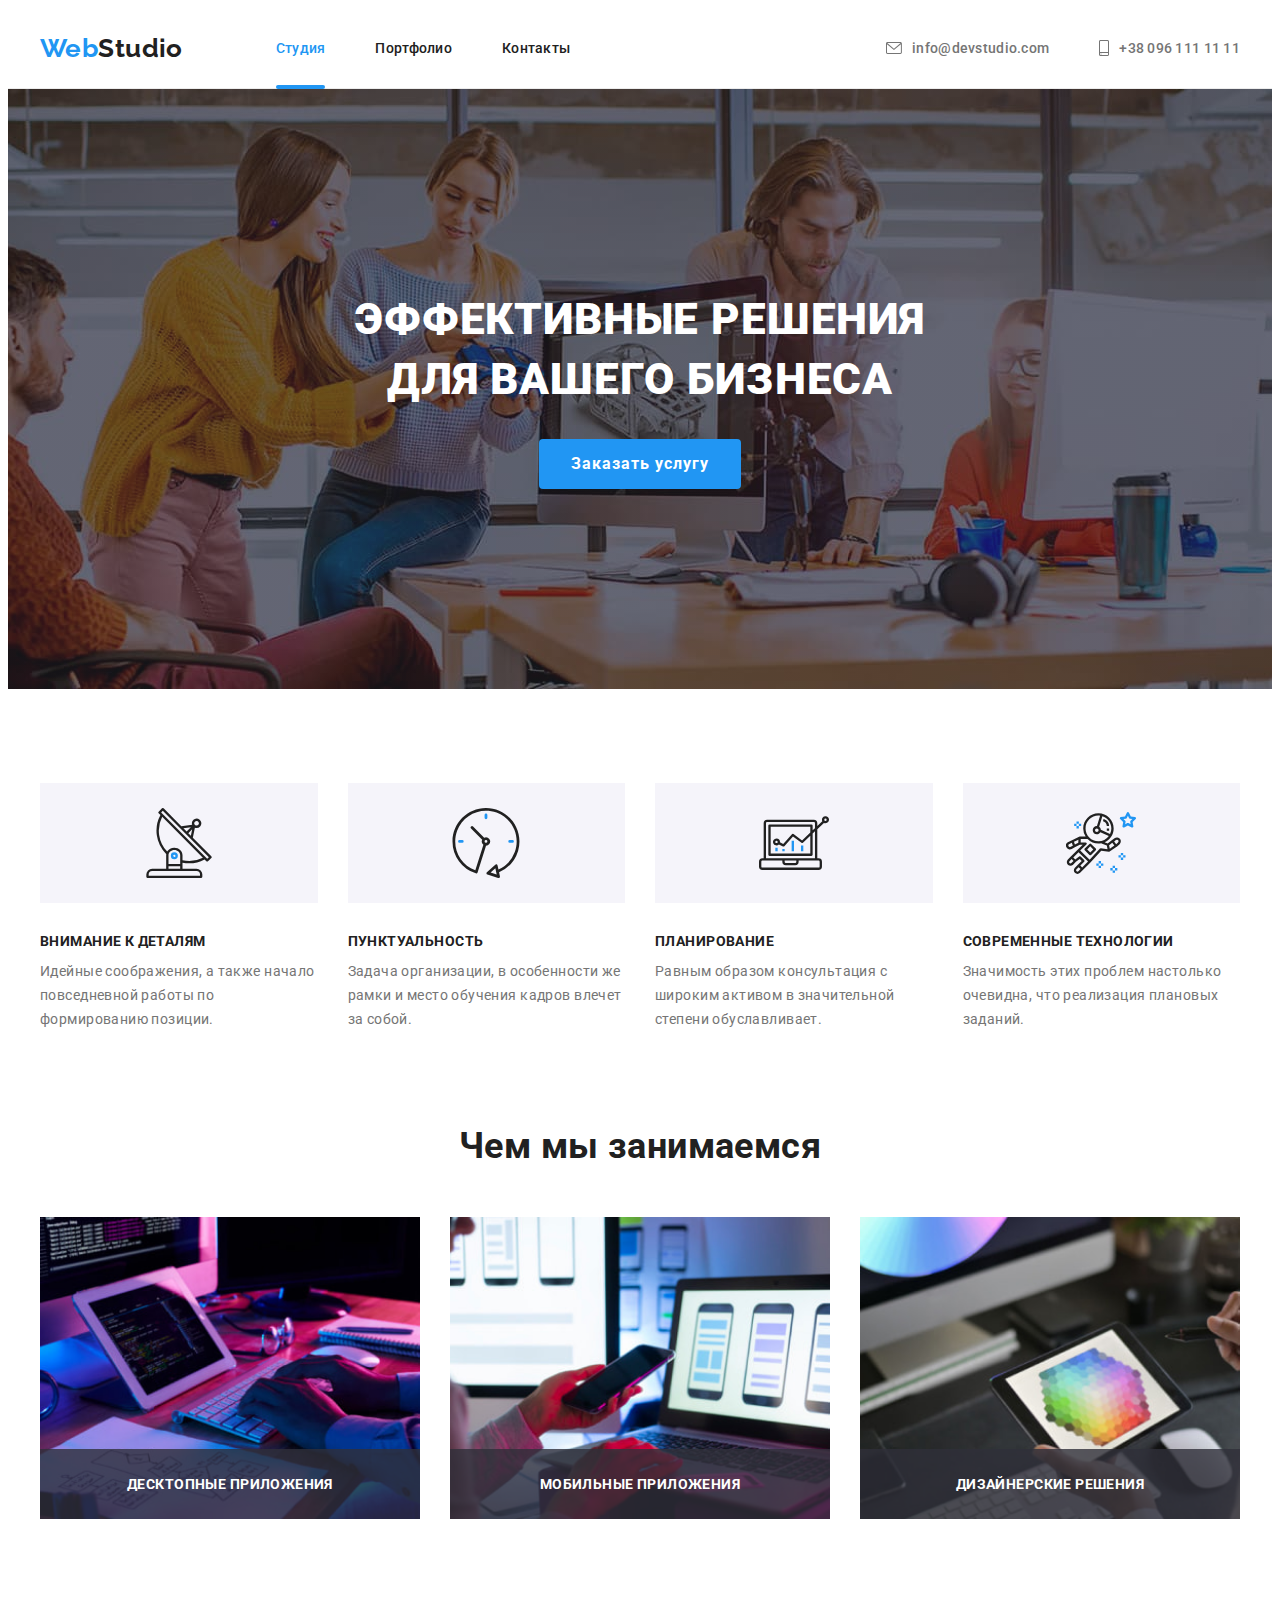
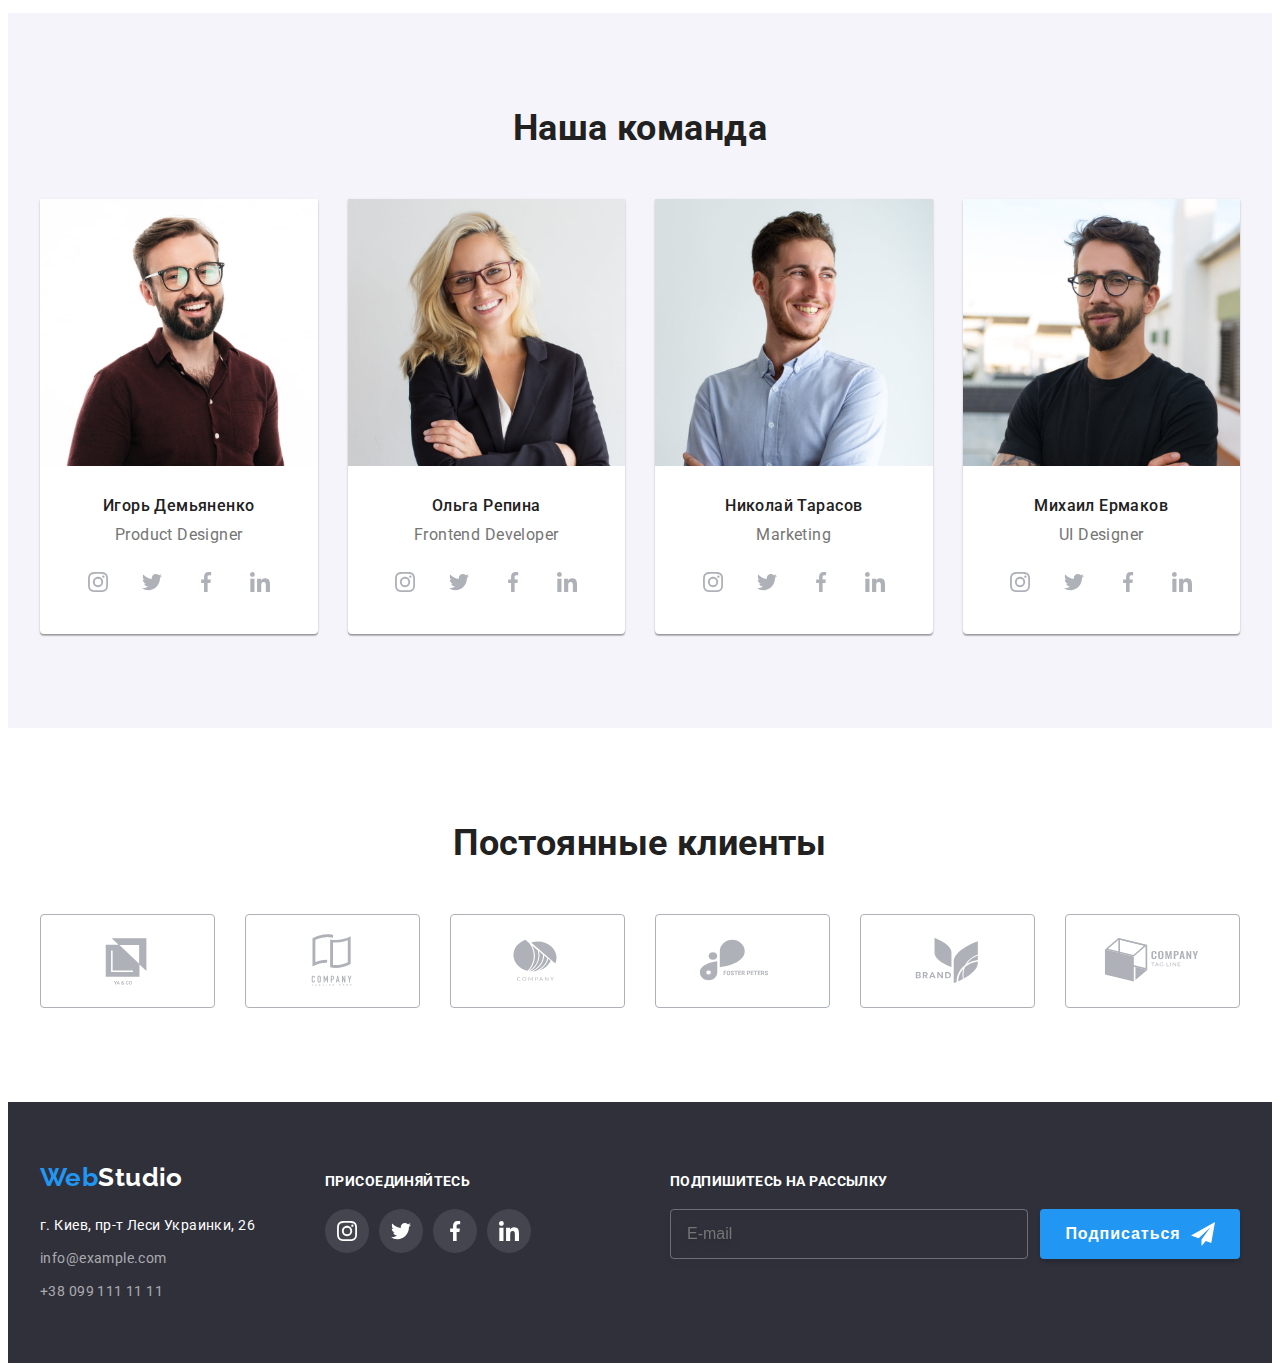
==== commit a0097eca: "edit-sass" ====
--- a/index.html
+++ b/index.html
@@ -25,7 +25,7 @@
       <div class="container header__container">
         <nav class="nav">
           <a class="logo link nav__logo" lang="en" href="./index.html"
-            >Web<span class="nav__logo-studio">Studio</span>
+            >Web<span class="logo--black">Studio</span>
           </a>
           <ul class="list nav__list">
             <li class="nav__item">
@@ -70,7 +70,7 @@
       <section class="hero">
         <div class="container">
           <h1 class="hero__title">Эффективные решения для вашего бизнеса</h1>
-          <button class="hero__btn" data-modal-open type="button">
+          <button class="main-btn" data-modal-open type="button">
             Заказать услугу
           </button>
         </div>
@@ -452,7 +452,7 @@
         <ul class="list footer__list">
           <li class="footer__item">
             <a class="logo link footer__logo-link" lang="en" href="./index.html"
-              >Web<span class="footer__logo">Studio</span>
+              >Web<span class="logo--white">Studio</span>
             </a>
             <address class="address">
               <ul class="list">
@@ -612,7 +612,7 @@
             >
           </div>
           <div class="center-btn">
-            <button class="hero__btn" type="submit">Отправить</button>
+            <button class="main-btn" type="submit">Отправить</button>
           </div>
         </form>
         <button class="modal-btn" data-modal-close type="button">
--- a/css/main.min.css
+++ b/css/main.min.css
@@ -1,2 +1,2 @@
-h1,h2,h3,h4,h5,h6,p{margin:0}ul{margin:0;padding-left:0}button{cursor:pointer}img{display:block}:root{--main-color: #757575;--accent-color: #2196f3;--first-title-color: #212121;--second-title-color: #ffffff;--link-color: #212121;--btn-color: #ffffff;--second-btn-color: #212121;--background-color-card: #ffffff;--background-color-footer: #2f303a;--background-color-advatage: #f5f4fa;--clients-color: #afb1b8;--transition: 250ms cubic-bezier(0.4, 0, 0.2, 1)}body{font-size:14px;font-family:"Roboto", sans-serif;color:var(--main-color);background-color:#ffffff;letter-spacing:0.03em}.list{list-style:none}.link{text-decoration:none;color:inherit}.hidden{position:absolute;white-space:nowrap;width:1px;height:1px;overflow:hidden;border:0;padding:0;clip:rect(0 0 0 0);clip-path:inset(50%);margin:-1px}.container{width:1200px;padding-left:15px;padding-right:15px;margin:0 auto}.header{border-bottom:1px solid #ececec}.header__container{display:flex;align-items:center}.logo{font-family:"Raleway";font-size:26px;font-weight:700;line-height:1.19231;color:var(--accent-color)}.nav{display:flex}.nav__logo{display:flex;align-items:center;margin-right:93px}.nav__logo-studio{color:var(--link-color)}.nav__list{color:var(--link-color);display:flex;align-items:center}.nav__item:not(:last-child){margin-right:50px}.nav__link,.header__link{display:flex;align-items:center;font-size:14px;font-weight:500;line-height:1.14286;letter-spacing:.02em;padding:32px 0;transition:color var(--transition)}.nav__link:hover,.nav__link:focus,.header__link:hover,.header__link:focus{color:var(--accent-color);outline:none}.contact{margin-left:auto}.contact__list{display:flex}.contact__item:not(:last-child){margin-right:50px}.contact__icon{margin-right:10px;fill:currentColor}.highlighted{position:relative;color:var(--accent-color);outline:none}.highlighted::before{content:"";height:4px;width:100%;background-color:var(--accent-color);border-radius:2px;position:absolute;left:0px;bottom:-1px}.hero{text-align:center;background-image:linear-gradient(to top, rgba(47,48,58,0.4), rgba(47,48,58,0.4)),url(../images/img-hero.jpg);background-repeat:no-repeat;background-size:cover;background-position:center;background-size:cover, auto;letter-spacing:0.06em;padding-top:200px;padding-bottom:200px;position:relative}.hero__title{font-size:44px;font-weight:900;line-height:1.36364;text-transform:uppercase;color:var(--second-title-color);margin-left:auto;margin-right:auto;margin-bottom:30px;max-width:670px}.hero__btn{font-family:inherit;font-size:16px;font-weight:700;line-height:1.875;letter-spacing:.06em;color:var(--btn-color);background-color:var(--accent-color);cursor:pointer;border-radius:4px;padding:10px 32px;border:0;transition:backgroun-color var(--transition)}.hero__btn:hover,.hero__btn:focus{background-color:#188ce8;outline:none}.section{padding-top:94px;padding-bottom:94px}.advantage{padding-bottom:0}.advatage__title{font-size:14px;line-height:1.14286;text-transform:uppercase;color:var(--first-title-color);margin-bottom:10px}.advatage__after-title{line-height:calc(24 / 14)}.advantage__list{display:flex;flex-wrap:wrap;margin-left:-30px;margin-top:-30px}.advantage__item{flex-basis:calc(100% / 4 - 30px);margin-left:30px;margin-top:30px}.advantage__icon{display:flex;justify-content:center;align-items:center;min-height:120px;background-color:var(--background-color-advatage);margin-bottom:30px}.section-title{font-size:36px;line-height:calc(42 / 36);text-align:center;color:var(--first-title-color);margin-bottom:50px}.about__list{display:flex;flex-wrap:wrap;margin-left:-30px;margin-top:-30px}.about__item{flex-basis:calc(100% / 3 - 30px);margin-left:30px;margin-top:30px;position:relative}.about__text{font-size:14px;font-weight:700;line-height:1.14286;position:absolute;bottom:0;padding-top:27px;padding-bottom:27px;background-color:rgba(47,48,58,0.8);width:100%;text-align:center;text-transform:uppercase;color:var(--second-title-color)}.team{background-color:#f5f4fa}.team__list{display:flex;text-align:center;flex-wrap:wrap;margin-left:-30px}.team__item{flex-basis:calc(100% / 4 - 30px);margin-left:30px;padding-bottom:30px;box-shadow:0px 1px 3px rgba(0,0,0,0.12),0px 1px 1px rgba(0,0,0,0.14),0px 2px 1px rgba(0,0,0,0.2);border-radius:0px 0px 4px 4px;background:var(--background-color-card)}.team__post,.team__name{font-size:16px;line-height:1.1875}.team__post{margin-bottom:16px}.team__name{font-weight:500;color:var(--first-title-color);margin-top:30px;margin-bottom:10px}.clients__list{display:flex;flex-wrap:wrap;margin-left:-30px;margin-top:-30px}.clients__item{flex-basis:calc(100% / 6 - 30px);margin-left:30px;margin-top:30px}.clients__link{display:flex;justify-content:center;align-items:center;border:1px solid var(--clients-color);height:92px;border-radius:4px;color:var(--clients-color);transition:color var(--transition),border var(--transition)}.clients__link:hover,.clients__link:focus{color:var(--accent-color);border:1px solid var(--accent-color);outline:none}.clients__icon{fill:currentColor}.footer{padding-top:60px;padding-bottom:60px;background-color:var(--background-color-footer)}.footer__logo-link{display:block;margin-bottom:20px}.address__item:not(:last-child){margin-bottom:9px}.footer__logo{color:var(--second-title-color)}.address__link{font-style:normal;line-height:calc(24 / 14);color:rgba(255,255,255,0.6);transition:color var(--transition)}.address__link:hover,.address__link:focus{color:var(--accent-color);outline:none}.footer-link{color:var(--second-title-color)}.footer__title{font-size:14px;font-weight:700;line-height:1.14286;text-transform:uppercase;color:var(--second-title-color);margin-bottom:20px}.footer__list{display:flex;align-items:baseline}.footer__item:not(:last-child){margin-right:70px}.footer__item:last-child{margin-left:auto}.footer .social__link{background-color:rgba(255,255,255,0.1);color:#ffffff}.social__link:hover,.social__link:focus{background-color:var(--accent-color);color:#ffffff;outline:none}.footer__social-icon{fill:currentColor}.footer-form{align-content:flex-end;display:flex}.footer-form__input{width:358px;height:50px;border:1px solid rgba(255,255,255,0.3);box-sizing:border-box;filter:drop-shadow(0px 4px 4px rgba(0,0,0,0.15));border-radius:4px;font-size:16px;line-height:1.25;color:rgba(255,255,255,0.6);background:transparent;padding-left:16px;padding-top:15px;padding-bottom:15px;transition:border-color var(--transition)}.footer-form__input:hover,.footer-form__input:focus{border-color:var(--accent-color);outline:none}.footer-form__btn{font-size:16px;font-weight:700;line-height:1.875;letter-spacing:.06em;color:var(--btn-color);background-color:var(--accent-color);box-shadow:0px 4px 4px rgba(0,0,0,0.15);border-radius:4px;width:200px;height:50px;margin-left:12px;display:flex;justify-content:center;align-items:center;border:none;transition:background-color var(--transition)}.footer-form__btn:hover,.footer-form__btn:focus{background-color:#188ce8;outline:none}.footer-form__icon{fill:var(--btn-color);margin-left:10px}.social__list{display:flex;justify-content:center;align-items:center}.social__link{width:44px;height:44px;display:flex;justify-content:center;align-items:center;border-radius:50%;color:#afb1b8;transition:color var(--transition),background-color var(--transition)}.social__item:not(:last-child){margin-right:10px}.social__icon{fill:currentColor}.portfolio-filter-list{display:flex;justify-content:center;margin-bottom:34px}.portfolio-filter-list__item:not(:last-child){margin-right:8px}.portfolio-list{display:flex;flex-wrap:wrap;margin-left:-30px;margin-top:-30px}.portfolio-list__item-example{display:flex;flex-basis:calc(100% / 3 - 30px);margin-left:30px;margin-top:30px}.portfolio-list__link-example{transition:box-shadow var(--transition)}.portfolio-list__link-example:hover,.portfolio-list__link-example:focus{box-shadow:0px 1px 1px rgba(0,0,0,0.12),0px 4px 4px rgba(0,0,0,0.06),1px 4px 6px rgba(0,0,0,0.16);outline:none}.portfolio-list__link-example:hover .img-text,.portfolio-list__link-example:focus .img-text{opacity:1;transform:translateY(0)}.portfolio-filter-list__btn{font-size:16px;font-weight:500;line-height:1.625;color:var(--second-btn-color);cursor:pointer;font-family:inherit;border-radius:4px;padding:6px 22px;border:0;transition:color var(--transition),background-color var(--transition),box-shadow 250ms var(--transition)}.portfolio-filter-list__btn:hover,.portfolio-filter-list__btn:focus,.portfolio-highlighted{color:var(--btn-color);background-color:var(--accent-color);box-shadow:0px 3px 1px rgba(0,0,0,0.1),0px 1px 2px rgba(0,0,0,0.08),0px 2px 2px rgba(0,0,0,0.12);outline:none}.portfolio-caption{padding:20px 24px;border:1px solid #eeeeee;box-sizing:border-box}.portfolio-list__title{font-size:18px;line-height:2;letter-spacing:.06em;color:var(--first-title-color);margin-bottom:4px}.portfolio-list__after-title{font-size:16px;line-height:1.875;color:var(--main-color)}.img-div{position:relative;overflow:hidden}.img-text{position:absolute;top:0px;left:0px;width:100%;height:100%;padding:63px 24px;transform:translateY(100%);background-color:rgba(33,150,243,0.9);font-size:18px;line-height:1.55556;color:var(--second-title-color);opacity:0;transition:transform var(--transition),opacity var(--transition)}.is-hidden{opacity:0;visibility:hidden;pointer-events:none}.backdrop{position:fixed;top:0px;left:0px;height:100vh;width:100vw;background-color:rgba(0,0,0,0.2);transition:opacity 1000ms cubic-bezier(0.4, 0, 0.2, 1),visibility 1000ms cubic-bezier(0.4, 0, 0.2, 1)}.backdrop.is-hidden .modal{transform:translate(-50%, -50%) scale(0);transition:transform 1000ms cubic-bezier(0.4, 0, 0.2, 1)}.modal{position:absolute;top:50%;left:50%;transform:translate(-50%, -50%) scale(1);transition:transform 1000ms cubic-bezier(0.4, 0, 0.2, 1);min-width:528px;min-height:581px;background-color:var(--background-color-card);border-radius:4px;padding:40px}.modal-btn{display:flex;justify-content:center;align-items:center;position:absolute;top:8px;right:8px;border:1px solid rgba(0,0,0,0.1);border-radius:50%;width:30px;height:30px;background-color:transparent;transition:fill var(--transition);color:#000000;transition:color var(--transition)}.modal-btn:hover,.modal-btn:focus{color:var(--accent-color);outline:none}.modal-icon{fill:currentColor}.modal-title{font-size:20px;font-weight:700;line-height:1.15;text-align:center;color:var(--first-title-color);margin-bottom:12px}.modal-form__label{display:flex;font-size:12px;line-height:1.16667;letter-spacing:.01em;margin-bottom:4px}.modal-item{width:100%;border:1px solid rgba(33,33,33,0.2);box-sizing:border-box;border-radius:4px;outline:none;transition:border-color var(--transition)}.modal-item:hover,.modal-item:focus{border-color:var(--accent-color);outline:none}.modal-item:hover+.input-icon,.modal-item:focus+.input-icon{fill:var(--accent-color);outline:none}.modal-form__input{height:40px;padding-left:40px}.modal-form__text{height:120px;resize:none;margin-bottom:20px;padding:12px 16px}.modal-form__text::placeholder{font-size:12px;line-height:1.16667;letter-spacing:.01em;color:rgba(117,117,117,0.5)}input{padding:0}.checkbox-container{margin-bottom:30px}.input-wrap{position:relative;margin-bottom:10px}.input-icon{position:absolute;left:12px;top:11px;transition:fill var(--transition)}.checkbox-text{line-height:calc(24 / 14);display:flex;justify-content:center;align-items:center}.checkbox-text::before{content:"";width:16px;height:15px;border:2px solid var(--link-color);border-radius:2px;margin-right:7px;cursor:pointer;transition:border-color var(--transition)}.link-policy{color:var(--accent-color);margin-left:2px}.checkbox:checked+.checkbox-text::before{border:2px solid var(--accent-color);background-image:url(../images/icon-check.svg);background-repeat:no-repeat;background-size:cover;background-position:center;background-color:var(--accent-color)}.checkbox:hover+.checkbox-text::before,.checkbox:focus+.checkbox-text::before{border:2px solid var(--accent-color);outline:none}.center-btn{text-align:center}
+h1,h2,h3,h4,h5,h6,p{margin:0}ul{margin:0;padding-left:0}button{cursor:pointer}img{display:block;width:100%;height:auto}input{padding:0}:root{--main-color: #757575;--accent-color: #2196f3;--first-title-color: #212121;--second-title-color: #ffffff;--link-color: #212121;--btn-color: #ffffff;--second-btn-color: #212121;--background-color-card: #ffffff;--background-color-footer: #2f303a;--background-color-advatage: #f5f4fa;--clients-color: #afb1b8;--transition: 250ms cubic-bezier(0.4, 0, 0.2, 1)}body{font-size:14px;font-family:"Roboto", sans-serif;color:var(--main-color);background-color:#ffffff;letter-spacing:0.03em}.list{list-style:none}.link{text-decoration:none;color:inherit}.hidden{position:absolute;white-space:nowrap;width:1px;height:1px;overflow:hidden;border:0;padding:0;clip:rect(0 0 0 0);clip-path:inset(50%);margin:-1px}.container{width:1200px;padding-left:15px;padding-right:15px;margin:0 auto}.main-btn{font-family:inherit;font-size:16px;font-weight:700;line-height:1.875;letter-spacing:.06em;color:var(--btn-color);background-color:var(--accent-color);cursor:pointer;border-radius:4px;padding:10px 32px;border:0;transition:backgroun-color var(--transition)}.main-btn:hover,.main-btn:focus{background-color:#188ce8;outline:none}.logo{font-family:"Raleway";font-size:26px;font-weight:700;line-height:1.19231;color:var(--accent-color)}.logo--black{color:var(--link-color)}.logo--white{color:var(--second-title-color)}.header{border-bottom:1px solid #ececec}.header__container{display:flex;align-items:center}.nav{display:flex}.nav__logo{display:flex;align-items:center;margin-right:93px}.nav__list{color:var(--link-color);display:flex;align-items:center}.nav__item:not(:last-child){margin-right:50px}.nav__link,.header__link{display:flex;align-items:center;font-size:14px;font-weight:500;line-height:1.14286;letter-spacing:.02em;padding:32px 0;transition:color var(--transition)}.nav__link:hover,.nav__link:focus,.header__link:hover,.header__link:focus{color:var(--accent-color);outline:none}.contact{margin-left:auto}.contact__list{display:flex}.contact__item:not(:last-child){margin-right:50px}.contact__icon{margin-right:10px;fill:currentColor}.highlighted{position:relative;color:var(--accent-color);outline:none}.highlighted::before{content:"";height:4px;width:100%;background-color:var(--accent-color);border-radius:2px;position:absolute;left:0px;bottom:-1px}.hero{text-align:center;background-image:linear-gradient(to top, rgba(47,48,58,0.4), rgba(47,48,58,0.4)),url(../images/img-hero.jpg);background-repeat:no-repeat;background-size:cover;background-position:center;background-size:cover, auto;letter-spacing:0.06em;padding-top:200px;padding-bottom:200px;position:relative}.hero__title{font-size:44px;font-weight:900;line-height:1.36364;text-transform:uppercase;color:var(--second-title-color);margin-left:auto;margin-right:auto;margin-bottom:30px;max-width:670px}.section{padding-top:94px;padding-bottom:94px}.section-title{font-size:36px;line-height:calc(42 / 36);text-align:center;color:var(--first-title-color);margin-bottom:50px}.advantage{padding-bottom:0}.advatage__title{font-size:14px;line-height:1.14286;text-transform:uppercase;color:var(--first-title-color);margin-bottom:10px}.advatage__after-title{line-height:calc(24 / 14)}.advantage__list{display:flex;flex-wrap:wrap;margin-left:-30px;margin-top:-30px}.advantage__item{flex-basis:calc(100% / 4 - 30px);margin-left:30px;margin-top:30px}.advantage__icon{display:flex;justify-content:center;align-items:center;min-height:120px;background-color:var(--background-color-advatage);margin-bottom:30px}.about__list{display:flex;flex-wrap:wrap;margin-left:-30px;margin-top:-30px}.about__item{flex-basis:calc(100% / 3 - 30px);margin-left:30px;margin-top:30px;position:relative}.about__text{font-size:14px;font-weight:700;line-height:1.14286;position:absolute;bottom:0;padding-top:27px;padding-bottom:27px;background-color:rgba(47,48,58,0.8);width:100%;text-align:center;text-transform:uppercase;color:var(--second-title-color)}.team{background-color:#f5f4fa}.team__list{display:flex;text-align:center;flex-wrap:wrap;margin-left:-30px}.team__item{flex-basis:calc(100% / 4 - 30px);margin-left:30px;padding-bottom:30px;box-shadow:0px 1px 3px rgba(0,0,0,0.12),0px 1px 1px rgba(0,0,0,0.14),0px 2px 1px rgba(0,0,0,0.2);border-radius:0px 0px 4px 4px;background:var(--background-color-card)}.team__post,.team__name{font-size:16px;line-height:1.1875}.team__post{margin-bottom:16px}.team__name{font-weight:500;color:var(--first-title-color);margin-top:30px;margin-bottom:10px}.clients__list{display:flex;flex-wrap:wrap;margin-left:-30px;margin-top:-30px}.clients__item{flex-basis:calc(100% / 6 - 30px);margin-left:30px;margin-top:30px}.clients__link{display:flex;justify-content:center;align-items:center;border:1px solid var(--clients-color);height:92px;border-radius:4px;color:var(--clients-color);transition:color var(--transition),border var(--transition)}.clients__link:hover,.clients__link:focus{color:var(--accent-color);border:1px solid var(--accent-color);outline:none}.clients__icon{fill:currentColor}.footer{padding-top:60px;padding-bottom:60px;background-color:var(--background-color-footer)}.footer__logo-link{display:block;margin-bottom:20px}.address__item:not(:last-child){margin-bottom:9px}.address__link{font-style:normal;line-height:calc(24 / 14);color:rgba(255,255,255,0.6);transition:color var(--transition)}.address__link:hover,.address__link:focus{color:var(--accent-color);outline:none}.footer-link{color:var(--second-title-color)}.footer__title{font-size:14px;font-weight:700;line-height:1.14286;text-transform:uppercase;color:var(--second-title-color);margin-bottom:20px}.footer__list{display:flex;align-items:baseline}.footer__item:not(:last-child){margin-right:70px}.footer__item:last-child{margin-left:auto}.footer .social__link{background-color:rgba(255,255,255,0.1);color:#ffffff}.social__link:hover,.social__link:focus{background-color:var(--accent-color);color:#ffffff;outline:none}.footer__social-icon{fill:currentColor}.footer-form{align-content:flex-end;display:flex}.footer-form__input{width:358px;height:50px;border:1px solid rgba(255,255,255,0.3);box-sizing:border-box;filter:drop-shadow(0px 4px 4px rgba(0,0,0,0.15));border-radius:4px;font-size:16px;line-height:1.25;color:rgba(255,255,255,0.6);background:transparent;padding-left:16px;padding-top:15px;padding-bottom:15px;transition:border-color var(--transition)}.footer-form__input:hover,.footer-form__input:focus{border-color:var(--accent-color);outline:none}.footer-form__btn{font-size:16px;font-weight:700;line-height:1.875;letter-spacing:.06em;color:var(--btn-color);background-color:var(--accent-color);box-shadow:0px 4px 4px rgba(0,0,0,0.15);border-radius:4px;width:200px;height:50px;margin-left:12px;display:flex;justify-content:center;align-items:center;border:none;transition:background-color var(--transition)}.footer-form__btn:hover,.footer-form__btn:focus{background-color:#188ce8;outline:none}.footer-form__icon{fill:var(--btn-color);margin-left:10px}.social__list{display:flex;justify-content:center;align-items:center}.social__link{width:44px;height:44px;display:flex;justify-content:center;align-items:center;border-radius:50%;color:#afb1b8;transition:color var(--transition),background-color var(--transition)}.social__item:not(:last-child){margin-right:10px}.social__icon{fill:currentColor}.portfolio-filter-list{display:flex;justify-content:center;margin-bottom:34px}.portfolio-filter-list__item:not(:last-child){margin-right:8px}.portfolio-list{display:flex;flex-wrap:wrap;margin-left:-30px;margin-top:-30px}.portfolio-list__item-example{display:flex;flex-basis:calc(100% / 3 - 30px);margin-left:30px;margin-top:30px}.portfolio-list__link-example{transition:box-shadow var(--transition)}.portfolio-list__link-example:hover,.portfolio-list__link-example:focus{box-shadow:0px 1px 1px rgba(0,0,0,0.12),0px 4px 4px rgba(0,0,0,0.06),1px 4px 6px rgba(0,0,0,0.16);outline:none}.portfolio-list__link-example:hover .img-text,.portfolio-list__link-example:focus .img-text{opacity:1;transform:translateY(0)}.portfolio-filter-list__btn{font-size:16px;font-weight:500;line-height:1.625;color:var(--second-btn-color);cursor:pointer;font-family:inherit;border-radius:4px;padding:6px 22px;border:0;transition:color var(--transition),background-color var(--transition),box-shadow 250ms var(--transition)}.portfolio-filter-list__btn:hover,.portfolio-filter-list__btn:focus,.portfolio-highlighted{color:var(--btn-color);background-color:var(--accent-color);box-shadow:0px 3px 1px rgba(0,0,0,0.1),0px 1px 2px rgba(0,0,0,0.08),0px 2px 2px rgba(0,0,0,0.12);outline:none}.portfolio-caption{padding:20px 24px;border:1px solid #eeeeee;box-sizing:border-box}.portfolio-list__title{font-size:18px;line-height:2;letter-spacing:.06em;color:var(--first-title-color);margin-bottom:4px}.portfolio-list__after-title{font-size:16px;line-height:1.875;color:var(--main-color)}.img-div{position:relative;overflow:hidden}.img-text{position:absolute;top:0px;left:0px;width:100%;height:100%;padding:63px 24px;transform:translateY(100%);background-color:rgba(33,150,243,0.9);font-size:18px;line-height:1.55556;color:var(--second-title-color);opacity:0;transition:transform var(--transition),opacity var(--transition)}.is-hidden{opacity:0;visibility:hidden;pointer-events:none}.backdrop{position:fixed;top:0px;left:0px;height:100vh;width:100vw;background-color:rgba(0,0,0,0.2);transition:opacity 1000ms cubic-bezier(0.4, 0, 0.2, 1),visibility 1000ms cubic-bezier(0.4, 0, 0.2, 1)}.backdrop.is-hidden .modal{transform:translate(-50%, -50%) scale(0);transition:transform 1000ms cubic-bezier(0.4, 0, 0.2, 1)}.modal{position:absolute;top:50%;left:50%;transform:translate(-50%, -50%) scale(1);transition:transform 1000ms cubic-bezier(0.4, 0, 0.2, 1);min-width:528px;min-height:581px;background-color:var(--background-color-card);border-radius:4px;padding:40px}.modal-btn{display:flex;justify-content:center;align-items:center;position:absolute;top:8px;right:8px;border:1px solid rgba(0,0,0,0.1);border-radius:50%;width:30px;height:30px;background-color:transparent;transition:fill var(--transition);color:#000000;transition:color var(--transition)}.modal-btn:hover,.modal-btn:focus{color:var(--accent-color);outline:none}.modal-icon{fill:currentColor}.modal-title{font-size:20px;font-weight:700;line-height:1.15;text-align:center;color:var(--first-title-color);margin-bottom:12px}.modal-form__label{display:flex;font-size:12px;line-height:1.16667;letter-spacing:.01em;margin-bottom:4px}.modal-item{width:100%;border:1px solid rgba(33,33,33,0.2);box-sizing:border-box;border-radius:4px;outline:none;transition:border-color var(--transition)}.modal-item:hover,.modal-item:focus{border-color:var(--accent-color);outline:none}.modal-item:hover+.input-icon,.modal-item:focus+.input-icon{fill:var(--accent-color);outline:none}.modal-form__input{height:40px;padding-left:40px}.modal-form__text{height:120px;resize:none;margin-bottom:20px;padding:12px 16px}.modal-form__text::placeholder{font-size:12px;line-height:1.16667;letter-spacing:.01em;color:rgba(117,117,117,0.5)}.checkbox-container{margin-bottom:30px}.input-wrap{position:relative;margin-bottom:10px}.input-icon{position:absolute;left:12px;top:11px;transition:fill var(--transition)}.checkbox-text{line-height:calc(24 / 14);display:flex;justify-content:center;align-items:center}.checkbox-text::before{content:"";width:16px;height:15px;border:2px solid var(--link-color);border-radius:2px;margin-right:7px;cursor:pointer;transition:border-color var(--transition)}.link-policy{color:var(--accent-color);margin-left:2px}.checkbox:checked+.checkbox-text::before{border:2px solid var(--accent-color);background-image:url(../images/icon-check.svg);background-repeat:no-repeat;background-size:cover;background-position:center;background-color:var(--accent-color)}.checkbox:hover+.checkbox-text::before,.checkbox:focus+.checkbox-text::before{border:2px solid var(--accent-color);outline:none}.center-btn{text-align:center}
 /*# sourceMappingURL=main.min.css.map */